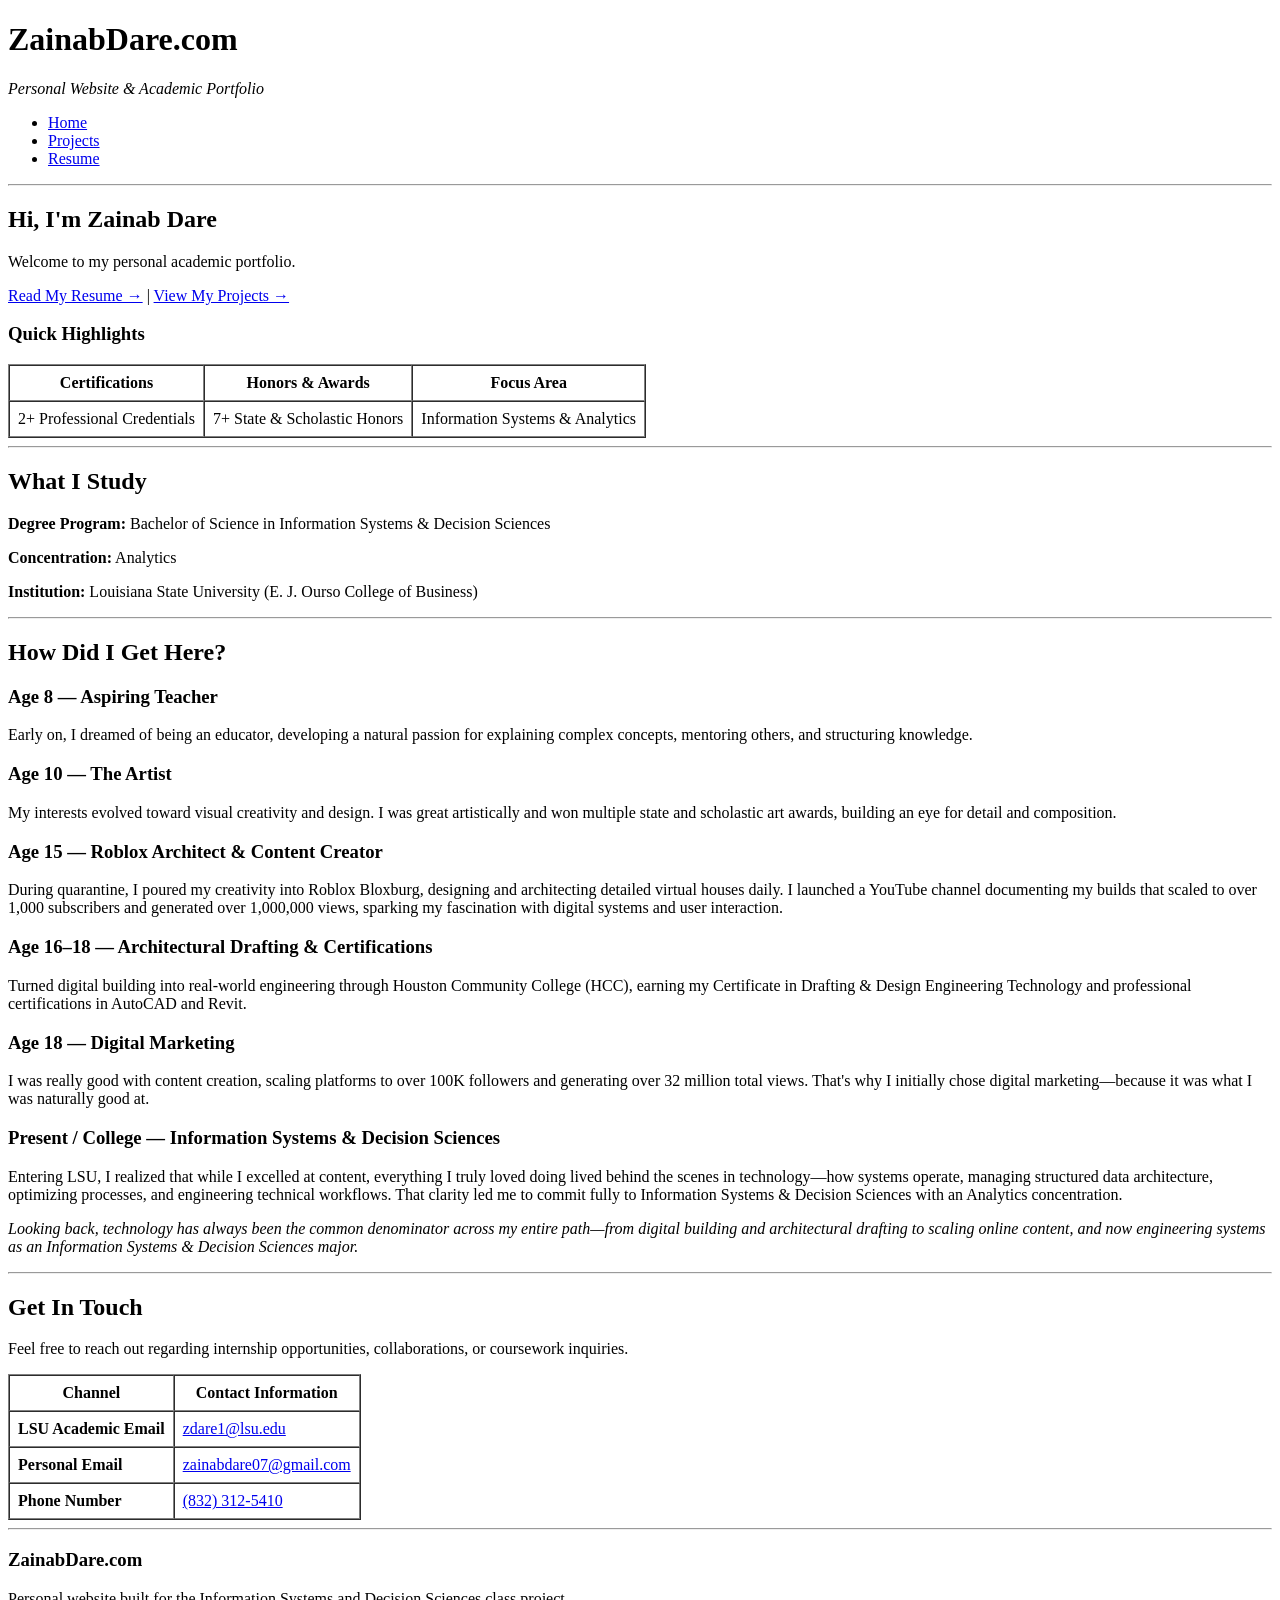
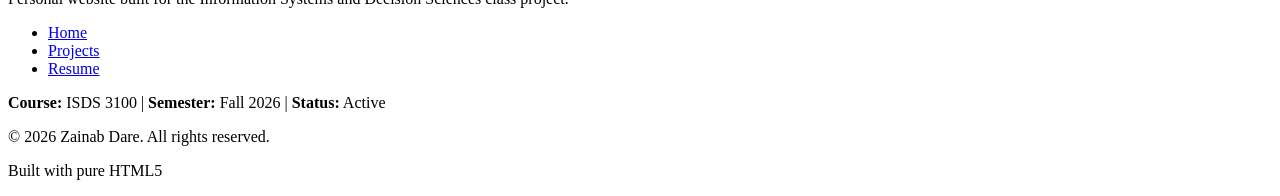
==== index.html @ 7325f116 "Initial website" ====
<!DOCTYPE html>
<html lang="en">

<head>
  <meta charset="UTF-8">
  <meta name="viewport" content="width=device-width, initial-scale=1.0">
  <meta name="description"
    content="Personal portfolio and academic website of Zainab, an Information Systems student showcasing coursework, projects, and skills.">
  <title>Zainab | Personal Website &amp; Academic Portfolio</title>
</head>

<body>
  <!-- Site Header & Navigation -->
  <header>
    <h1>ZainabDare.com</h1>
    <p><em>Personal Website &amp; Academic Portfolio</em></p>
    <nav aria-label="Primary Navigation">
      <ul>
        <li><a href="index.html">Home</a></li>
        <li><a href="project.html">Projects</a></li>
        <li><a href="resume.html">Resume</a></li>
      </ul>
    </nav>
  </header>

  <hr>

  <!-- Main Content Container -->
  <main>

    <!-- Introduction Section -->
    <section aria-labelledby="intro-heading">
      <h2 id="intro-heading">Hi, I'm Zainab Dare</h2>
      <p>Welcome to my personal academic portfolio.</p>
      <p>
        <a href="resume.html">Read My Resume &rarr;</a> |
        <a href="project.html">View My Projects &rarr;</a>
      </p>

      <h3>Quick Highlights</h3>
      <table border="1" cellpadding="8" cellspacing="0">
        <thead>
          <tr>
            <th>Certifications</th>
            <th>Honors &amp; Awards</th>
            <th>Focus Area</th>
          </tr>
        </thead>
        <tbody>
          <tr>
            <td>2+ Professional Credentials</td>
            <td>7+ State &amp; Scholastic Honors</td>
            <td>Information Systems &amp; Analytics</td>
          </tr>
        </tbody>
      </table>
    </section>

    <hr>

    <!-- Field of Study Section -->
    <section aria-labelledby="study-heading">
      <h2 id="study-heading">What I Study</h2>
      <p>
        <strong>Degree Program:</strong> Bachelor of Science in Information Systems &amp; Decision Sciences
      </p>
      <p>
        <strong>Concentration:</strong> Analytics
      </p>
      <p>
        <strong>Institution:</strong> Louisiana State University (E. J. Ourso College of Business)
      </p>
    </section>

    <hr>

    <!-- Personal Journey Timeline Section -->
    <section aria-labelledby="journey-heading">
      <h2 id="journey-heading">How Did I Get Here?</h2>

      <h3>Age 8 — Aspiring Teacher</h3>
      <p>
        Early on, I dreamed of being an educator, developing a natural passion for explaining complex concepts,
        mentoring others, and structuring knowledge.
      </p>

      <h3>Age 10 — The Artist</h3>
      <p>
        My interests evolved toward visual creativity and design. I was great artistically and won multiple
        state and scholastic art awards, building an eye for detail and composition.
      </p>

      <h3>Age 15 — Roblox Architect &amp; Content Creator</h3>
      <p>
        During quarantine, I poured my creativity into Roblox Bloxburg, designing and architecting detailed
        virtual houses daily. I launched a YouTube channel documenting my builds that scaled to over 1,000
        subscribers and generated over 1,000,000 views, sparking my fascination with digital systems and user
        interaction.
      </p>

      <h3>Age 16–18 — Architectural Drafting &amp; Certifications</h3>
      <p>
        Turned digital building into real-world engineering through Houston Community College (HCC), earning
        my Certificate in Drafting &amp; Design Engineering Technology and professional certifications in
        AutoCAD and Revit.
      </p>

      <h3>Age 18 — Digital Marketing</h3>
      <p>
        I was really good with content creation, scaling platforms to over 100K followers and generating over
        32 million total views. That's why I initially chose digital marketing—because it was what I was
        naturally good at.
      </p>

      <h3>Present / College — Information Systems &amp; Decision Sciences</h3>
      <p>
        Entering LSU, I realized that while I excelled at content, everything I truly loved doing lived behind
        the scenes in technology—how systems operate, managing structured data architecture, optimizing
        processes, and engineering technical workflows. That clarity led me to commit fully to Information
        Systems &amp; Decision Sciences with an Analytics concentration.
      </p>

      <p>
        <em>
          Looking back, technology has always been the common denominator across my entire path—from digital
          building and architectural drafting to scaling online content, and now engineering systems as an
          Information Systems &amp; Decision Sciences major.
        </em>
      </p>
    </section>

    <hr>

    <!-- Contact Details Section -->
    <section aria-labelledby="contact-heading">
      <h2 id="contact-heading">Get In Touch</h2>
      <p>Feel free to reach out regarding internship opportunities, collaborations, or coursework inquiries.</p>

      <table border="1" cellpadding="8" cellspacing="0">
        <thead>
          <tr>
            <th>Channel</th>
            <th>Contact Information</th>
          </tr>
        </thead>
        <tbody>
          <tr>
            <td><strong>LSU Academic Email</strong></td>
            <td><a href="mailto:zdare1@lsu.edu">zdare1@lsu.edu</a></td>
          </tr>
          <tr>
            <td><strong>Personal Email</strong></td>
            <td><a href="mailto:zainabdare07@gmail.com">zainabdare07@gmail.com</a></td>
          </tr>
          <tr>
            <td><strong>Phone Number</strong></td>
            <td><a href="tel:8323125410">(832) 312-5410</a></td>
          </tr>
        </tbody>
      </table>
    </section>

  </main>

  <hr>

  <!-- Site Footer -->
  <footer>
    <h3>ZainabDare.com</h3>
    <p>Personal website built for the Information Systems and Decision Sciences class project.</p>

    <nav aria-label="Footer Navigation">
      <ul>
        <li><a href="index.html">Home</a></li>
        <li><a href="project.html">Projects</a></li>
        <li><a href="resume.html">Resume</a></li>
      </ul>
    </nav>

    <p>
      <strong>Course:</strong> ISDS 3100 |
      <strong>Semester:</strong> Fall 2026 |
      <strong>Status:</strong> Active
    </p>
    <p>&copy; 2026 Zainab Dare. All rights reserved.</p>
    <p>Built with pure HTML5</p>
  </footer>
</body>

</html>
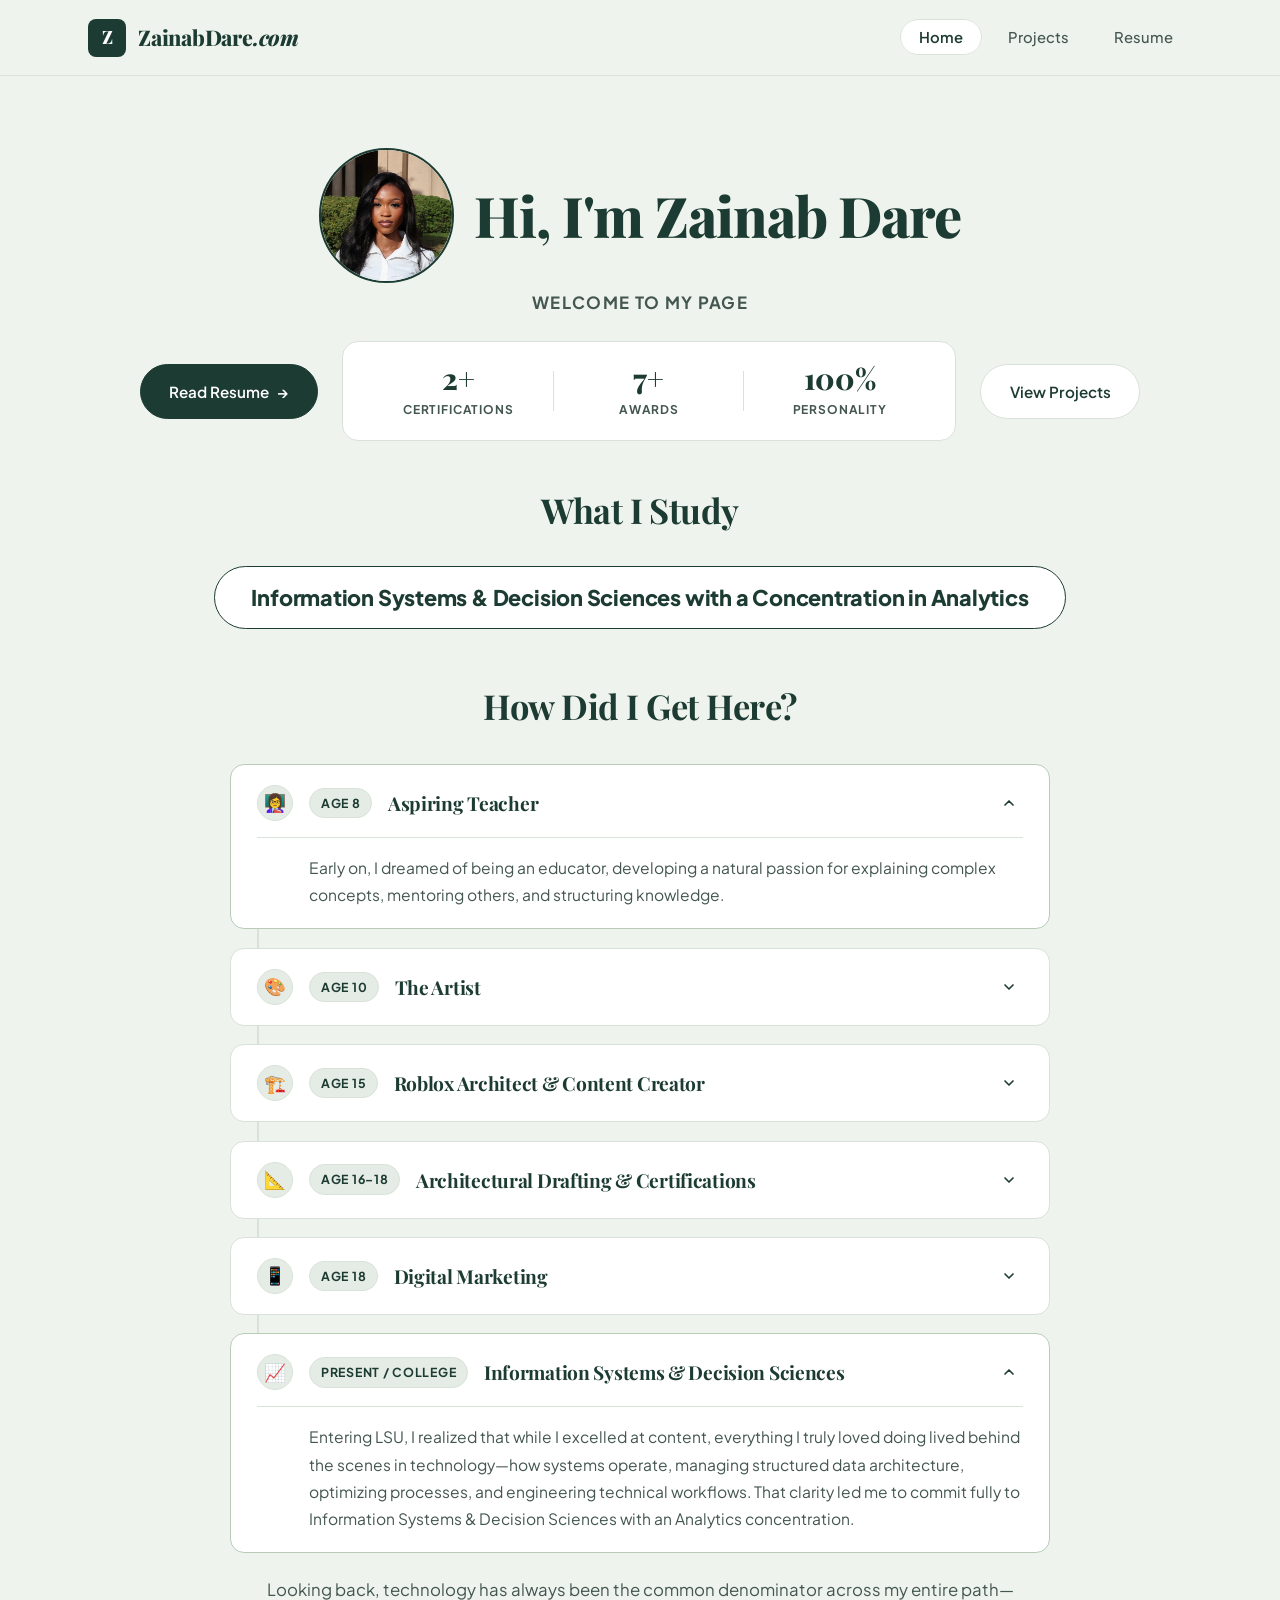
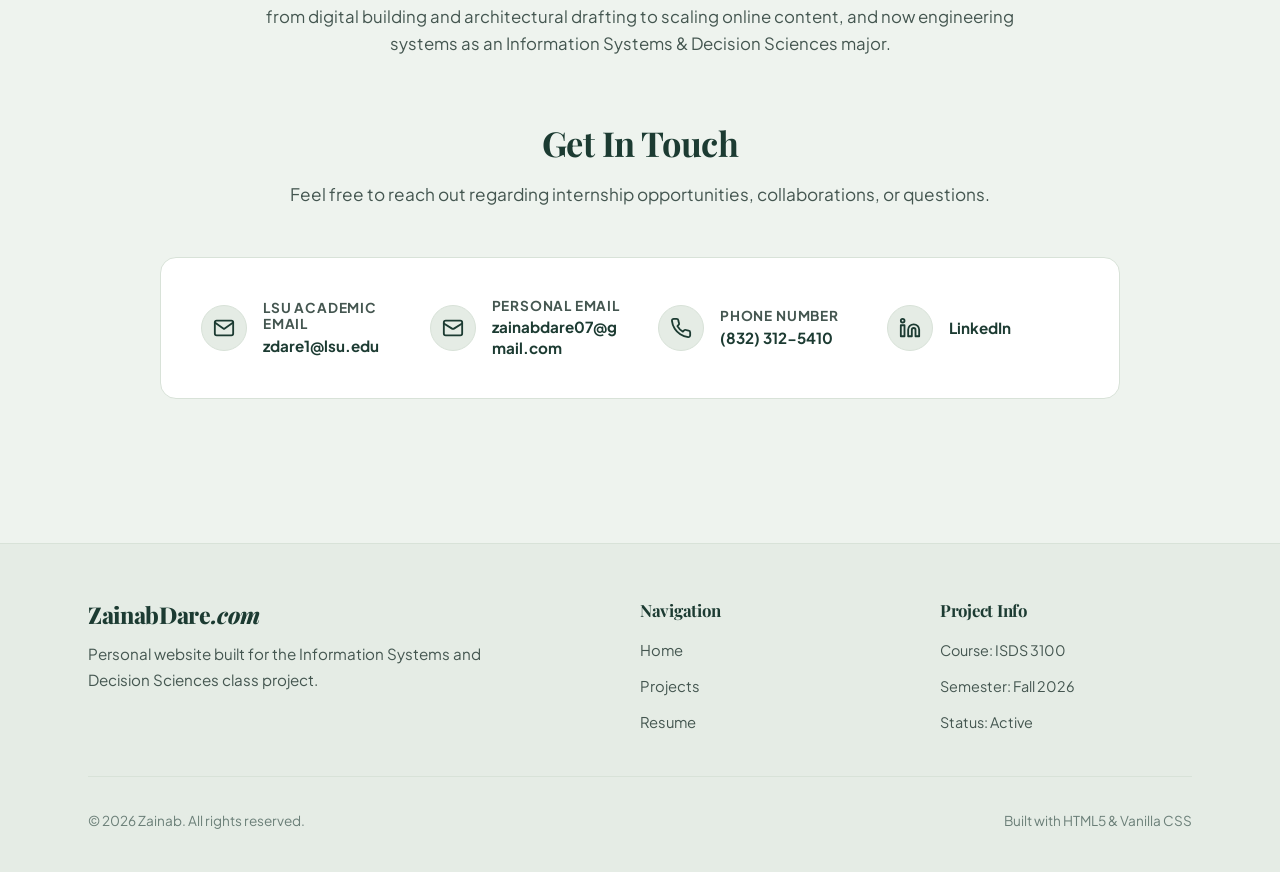
==== commit 49690ac1: "Add circular headshot and LinkedIn contact link" ====
--- a/index.html
+++ b/index.html
@@ -6,184 +6,377 @@
   <meta name="viewport" content="width=device-width, initial-scale=1.0">
   <meta name="description"
     content="Personal portfolio and academic website of Zainab, an Information Systems student showcasing coursework, projects, and skills.">
-  <title>Zainab | Personal Website &amp; Academic Portfolio</title>
+  <title>Zainab | Personal Website & Academic Portfolio</title>
+
+  <!-- Google Fonts Preconnect & Stylesheet -->
+  <link rel="preconnect" href="https://fonts.googleapis.com">
+  <link rel="preconnect" href="https://fonts.gstatic.com" crossorigin>
+  <link
+    href="https://fonts.googleapis.com/css2?family=Playfair+Display:ital,wght@0,600;0,700;0,800;0,900;1,600;1,700&family=Plus+Jakarta+Sans:wght@300;400;500;600;700&display=swap"
+    rel="stylesheet">
+
+  <!-- Stylesheet -->
+  <link rel="stylesheet" href="styles.css">
 </head>
 
 <body>
-  <!-- Site Header & Navigation -->
-  <header>
-    <h1>ZainabDare.com</h1>
-    <p><em>Personal Website &amp; Academic Portfolio</em></p>
-    <nav aria-label="Primary Navigation">
-      <ul>
-        <li><a href="index.html">Home</a></li>
-        <li><a href="project.html">Projects</a></li>
-        <li><a href="resume.html">Resume</a></li>
-      </ul>
-    </nav>
+  <!-- Accessibility Skip Link -->
+  <a href="#main-content" class="skip-link">Skip to main content</a>
+
+  <!-- Navigation Header -->
+  <header class="site-header">
+    <div class="container header-container">
+      <a href="index.html" class="brand-logo" id="nav-brand" aria-label="Zainab's Portfolio Homepage">
+        <span class="brand-avatar" aria-hidden="true">Z</span>
+        <span>ZainabDare<span class="gradient-text">.com</span></span>
+      </a>
+
+      <nav class="main-nav" aria-label="Primary Navigation">
+        <ul class="nav-links">
+          <li><a href="index.html" class="active" aria-current="page" id="nav-home">Home</a></li>
+          <li><a href="project.html" id="nav-projects">Projects</a></li>
+          <li><a href="resume.html" id="nav-resume">Resume</a></li>
+        </ul>
+      </nav>
+    </div>
   </header>
 
-  <hr>
-
   <!-- Main Content Container -->
-  <main>
-
-    <!-- Introduction Section -->
-    <section aria-labelledby="intro-heading">
-      <h2 id="intro-heading">Hi, I'm Zainab Dare</h2>
-      <p>Welcome to my personal academic portfolio.</p>
-      <p>
-        <a href="resume.html">Read My Resume &rarr;</a> |
-        <a href="project.html">View My Projects &rarr;</a>
-      </p>
-
-      <h3>Quick Highlights</h3>
-      <table border="1" cellpadding="8" cellspacing="0">
-        <thead>
-          <tr>
-            <th>Certifications</th>
-            <th>Honors &amp; Awards</th>
-            <th>Focus Area</th>
-          </tr>
-        </thead>
-        <tbody>
-          <tr>
-            <td>2+ Professional Credentials</td>
-            <td>7+ State &amp; Scholastic Honors</td>
-            <td>Information Systems &amp; Analytics</td>
-          </tr>
-        </tbody>
-      </table>
-    </section>
-
-    <hr>
-
-    <!-- Field of Study Section -->
-    <section aria-labelledby="study-heading">
-      <h2 id="study-heading">What I Study</h2>
-      <p>
-        <strong>Degree Program:</strong> Bachelor of Science in Information Systems &amp; Decision Sciences
-      </p>
-      <p>
-        <strong>Concentration:</strong> Analytics
-      </p>
-      <p>
-        <strong>Institution:</strong> Louisiana State University (E. J. Ourso College of Business)
-      </p>
-    </section>
-
-    <hr>
-
-    <!-- Personal Journey Timeline Section -->
-    <section aria-labelledby="journey-heading">
-      <h2 id="journey-heading">How Did I Get Here?</h2>
-
-      <h3>Age 8 — Aspiring Teacher</h3>
-      <p>
-        Early on, I dreamed of being an educator, developing a natural passion for explaining complex concepts,
-        mentoring others, and structuring knowledge.
-      </p>
-
-      <h3>Age 10 — The Artist</h3>
-      <p>
-        My interests evolved toward visual creativity and design. I was great artistically and won multiple
-        state and scholastic art awards, building an eye for detail and composition.
-      </p>
-
-      <h3>Age 15 — Roblox Architect &amp; Content Creator</h3>
-      <p>
-        During quarantine, I poured my creativity into Roblox Bloxburg, designing and architecting detailed
-        virtual houses daily. I launched a YouTube channel documenting my builds that scaled to over 1,000
-        subscribers and generated over 1,000,000 views, sparking my fascination with digital systems and user
-        interaction.
-      </p>
-
-      <h3>Age 16–18 — Architectural Drafting &amp; Certifications</h3>
-      <p>
-        Turned digital building into real-world engineering through Houston Community College (HCC), earning
-        my Certificate in Drafting &amp; Design Engineering Technology and professional certifications in
-        AutoCAD and Revit.
-      </p>
-
-      <h3>Age 18 — Digital Marketing</h3>
-      <p>
-        I was really good with content creation, scaling platforms to over 100K followers and generating over
-        32 million total views. That's why I initially chose digital marketing—because it was what I was
-        naturally good at.
-      </p>
-
-      <h3>Present / College — Information Systems &amp; Decision Sciences</h3>
-      <p>
-        Entering LSU, I realized that while I excelled at content, everything I truly loved doing lived behind
-        the scenes in technology—how systems operate, managing structured data architecture, optimizing
-        processes, and engineering technical workflows. That clarity led me to commit fully to Information
-        Systems &amp; Decision Sciences with an Analytics concentration.
-      </p>
-
-      <p>
-        <em>
-          Looking back, technology has always been the common denominator across my entire path—from digital
-          building and architectural drafting to scaling online content, and now engineering systems as an
-          Information Systems &amp; Decision Sciences major.
-        </em>
-      </p>
-    </section>
-
-    <hr>
-
-    <!-- Contact Details Section -->
-    <section aria-labelledby="contact-heading">
-      <h2 id="contact-heading">Get In Touch</h2>
-      <p>Feel free to reach out regarding internship opportunities, collaborations, or coursework inquiries.</p>
-
-      <table border="1" cellpadding="8" cellspacing="0">
-        <thead>
-          <tr>
-            <th>Channel</th>
-            <th>Contact Information</th>
-          </tr>
-        </thead>
-        <tbody>
-          <tr>
-            <td><strong>LSU Academic Email</strong></td>
-            <td><a href="mailto:zdare1@lsu.edu">zdare1@lsu.edu</a></td>
-          </tr>
-          <tr>
-            <td><strong>Personal Email</strong></td>
-            <td><a href="mailto:zainabdare07@gmail.com">zainabdare07@gmail.com</a></td>
-          </tr>
-          <tr>
-            <td><strong>Phone Number</strong></td>
-            <td><a href="tel:8323125410">(832) 312-5410</a></td>
-          </tr>
-        </tbody>
-      </table>
-    </section>
-
+  <main id="main-content">
+    <div class="container">
+
+      <!-- Hero Section (Single Column Layout) -->
+      <section class="hero-section" aria-labelledby="hero-title">
+        <div class="hero-content">
+          <div class="hero-greeting-container">
+            <img src="headshot.jpg" alt="Zainab Dare" class="hero-headshot">
+            <h1 id="hero-title" class="hero-title">
+              Hi, I'm Zainab Dare
+            </h1>
+          </div>
+          <p class="hero-welcome-sub">Welcome to my page</p>
+
+          <!-- Flanked Stats & Action Buttons Row -->
+          <div class="hero-flanked-stats-row">
+            <a href="resume.html" class="btn btn-primary btn-pill hero-flank-btn" id="btn-hero-resume">
+              <span>Read Resume</span>
+              <span aria-hidden="true">→</span>
+            </a>
+
+            <!-- Center Quick Stats Card -->
+            <div class="profile-card hero-stats-card">
+              <!-- Stats Row -->
+              <div class="profile-stats">
+                <div class="profile-stat-item">
+                  <div class="stat-number">2+</div>
+                  <div class="stat-label">CERTIFICATIONS</div>
+                </div>
+                <div class="profile-stat-item">
+                  <div class="stat-number">7+</div>
+                  <div class="stat-label">AWARDS</div>
+                </div>
+                <div class="profile-stat-item">
+                  <div class="stat-number">100%</div>
+                  <div class="stat-label">PERSONALITY</div>
+                </div>
+              </div>
+            </div>
+
+            <a href="project.html" class="btn btn-secondary btn-pill hero-flank-btn" id="btn-hero-projects">
+              <span>View Projects</span>
+            </a>
+          </div>
+        </div>
+      </section>
+
+      <!-- What I Study & Journey Flowchart Section -->
+      <section id="journey" class="section-spacing" aria-labelledby="study-title">
+        <div class="section-header study-header">
+          <h2 id="study-title">What I Study</h2>
+          <div class="study-highlight-card">
+            Information Systems &amp; Decision Sciences with a Concentration in Analytics
+          </div>
+        </div>
+
+        <!-- How Did I Get Here? Timeline Heading -->
+        <div class="section-header timeline-header">
+          <h2 id="timeline-title">How Did I Get Here?</h2>
+        </div>
+
+        <div class="journey-timeline-wrapper">
+          <div class="journey-timeline" aria-label="Interactive Journey Milestones">
+
+            <!-- Milestone 1: Age 8 -->
+            <details class="journey-card" id="journey-milestone-1" open>
+              <summary class="journey-header">
+                <div class="journey-header-left">
+                  <span class="journey-icon" aria-hidden="true">👩‍🏫</span>
+                  <span class="journey-step-badge">Age 8</span>
+                  <h3 class="journey-title">Aspiring Teacher</h3>
+                </div>
+                <div class="journey-chevron" aria-hidden="true">
+                  <svg width="16" height="16" viewBox="0 0 24 24" fill="none" stroke="currentColor" stroke-width="2.5"
+                    stroke-linecap="round" stroke-linejoin="round">
+                    <polyline points="6 9 12 15 18 9"></polyline>
+                  </svg>
+                </div>
+              </summary>
+              <div class="journey-body">
+                <p>
+                  Early on, I dreamed of being an educator, developing a natural passion for explaining complex
+                  concepts, mentoring others, and structuring knowledge.
+                </p>
+              </div>
+            </details>
+
+            <!-- Milestone 2: Age 10 -->
+            <details class="journey-card" id="journey-milestone-2">
+              <summary class="journey-header">
+                <div class="journey-header-left">
+                  <span class="journey-icon" aria-hidden="true">🎨</span>
+                  <span class="journey-step-badge">Age 10</span>
+                  <h3 class="journey-title">The Artist</h3>
+                </div>
+                <div class="journey-chevron" aria-hidden="true">
+                  <svg width="16" height="16" viewBox="0 0 24 24" fill="none" stroke="currentColor" stroke-width="2.5"
+                    stroke-linecap="round" stroke-linejoin="round">
+                    <polyline points="6 9 12 15 18 9"></polyline>
+                  </svg>
+                </div>
+              </summary>
+              <div class="journey-body">
+                <p>
+                  My interests evolved toward visual creativity and design. I was great artistically and won multiple
+                  state and scholastic art awards, building an eye for detail and composition.
+                </p>
+              </div>
+            </details>
+
+            <!-- Milestone 3: Age 15 -->
+            <details class="journey-card" id="journey-milestone-3">
+              <summary class="journey-header">
+                <div class="journey-header-left">
+                  <span class="journey-icon" aria-hidden="true">🏗️</span>
+                  <span class="journey-step-badge">Age 15</span>
+                  <h3 class="journey-title">Roblox Architect &amp; Content Creator</h3>
+                </div>
+                <div class="journey-chevron" aria-hidden="true">
+                  <svg width="16" height="16" viewBox="0 0 24 24" fill="none" stroke="currentColor" stroke-width="2.5"
+                    stroke-linecap="round" stroke-linejoin="round">
+                    <polyline points="6 9 12 15 18 9"></polyline>
+                  </svg>
+                </div>
+              </summary>
+              <div class="journey-body">
+                <p>
+                  During quarantine, I poured my creativity into Roblox Bloxburg, designing and architecting detailed
+                  virtual houses daily. I launched a YouTube channel documenting my builds that scaled to over 1,000
+                  subscribers and generated over 1,000,000 views, sparking my fascination with digital systems and user
+                  interaction.
+                </p>
+              </div>
+            </details>
+
+            <!-- Milestone 4: Age 16–18 -->
+            <details class="journey-card" id="journey-milestone-4">
+              <summary class="journey-header">
+                <div class="journey-header-left">
+                  <span class="journey-icon" aria-hidden="true">📐</span>
+                  <span class="journey-step-badge">Age 16–18</span>
+                  <h3 class="journey-title">Architectural Drafting &amp; Certifications</h3>
+                </div>
+                <div class="journey-chevron" aria-hidden="true">
+                  <svg width="16" height="16" viewBox="0 0 24 24" fill="none" stroke="currentColor" stroke-width="2.5"
+                    stroke-linecap="round" stroke-linejoin="round">
+                    <polyline points="6 9 12 15 18 9"></polyline>
+                  </svg>
+                </div>
+              </summary>
+              <div class="journey-body">
+                <p>
+                  Turned digital building into real-world engineering through Houston Community College (HCC), earning
+                  my Certificate in Drafting &amp; Design Engineering Technology and professional certifications in
+                  AutoCAD and Revit.
+                </p>
+              </div>
+            </details>
+
+            <!-- Milestone 5: Age 18 -->
+            <details class="journey-card" id="journey-milestone-5">
+              <summary class="journey-header">
+                <div class="journey-header-left">
+                  <span class="journey-icon" aria-hidden="true">📱</span>
+                  <span class="journey-step-badge">Age 18</span>
+                  <h3 class="journey-title">Digital Marketing</h3>
+                </div>
+                <div class="journey-chevron" aria-hidden="true">
+                  <svg width="16" height="16" viewBox="0 0 24 24" fill="none" stroke="currentColor" stroke-width="2.5"
+                    stroke-linecap="round" stroke-linejoin="round">
+                    <polyline points="6 9 12 15 18 9"></polyline>
+                  </svg>
+                </div>
+              </summary>
+              <div class="journey-body">
+                <p>
+                  I was really good with content creation, scaling platforms to over 100K followers and generating over
+                  32 million total views. That's why I initially chose digital marketing—because it was what I was
+                  naturally good at.
+                </p>
+              </div>
+            </details>
+
+            <!-- Milestone 6: Present / College -->
+            <details class="journey-card" id="journey-milestone-6" open>
+              <summary class="journey-header">
+                <div class="journey-header-left">
+                  <span class="journey-icon" aria-hidden="true">📈</span>
+                  <span class="journey-step-badge">Present / College</span>
+                  <h3 class="journey-title">Information Systems &amp; Decision Sciences</h3>
+                </div>
+                <div class="journey-chevron" aria-hidden="true">
+                  <svg width="16" height="16" viewBox="0 0 24 24" fill="none" stroke="currentColor" stroke-width="2.5"
+                    stroke-linecap="round" stroke-linejoin="round">
+                    <polyline points="6 9 12 15 18 9"></polyline>
+                  </svg>
+                </div>
+              </summary>
+              <div class="journey-body">
+                <p>
+                  Entering LSU, I realized that while I excelled at content, everything I truly loved doing lived behind
+                  the scenes in technology—how systems operate, managing structured data architecture, optimizing
+                  processes, and engineering technical workflows. That clarity led me to commit fully to Information
+                  Systems &amp; Decision Sciences with an Analytics concentration.
+                </p>
+              </div>
+            </details>
+
+          </div>
+
+          <!-- Journey Closing Takeaway -->
+          <p class="journey-takeaway">
+            Looking back, technology has always been the common denominator across my entire path—from digital
+            building and architectural drafting to scaling online content, and now engineering systems as an
+            Information Systems &amp; Decision Sciences major.
+          </p>
+        </div>
+      </section>
+
+      <!-- Contact Me Section -->
+      <section id="contact" class="contact-section section-spacing" aria-labelledby="contact-title">
+        <div class="section-header">
+          <h2 id="contact-title">Get In Touch</h2>
+          <p class="section-subtitle">
+            Feel free to reach out regarding internship opportunities, collaborations, or questions.
+          </p>
+        </div>
+
+        <div class="contact-card">
+          <div class="contact-grid">
+
+            <!-- School Email -->
+            <div class="contact-item">
+              <div class="contact-icon" aria-hidden="true">
+                <svg width="22" height="22" viewBox="0 0 24 24" fill="none" stroke="currentColor" stroke-width="2"
+                  stroke-linecap="round" stroke-linejoin="round">
+                  <path d="M4 4h16c1.1 0 2 .9 2 2v12c0 1.1-.9 2-2 2H4c-1.1 0-2-.9-2-2V6c0-1.1.9-2 2-2z"></path>
+                  <polyline points="22,6 12,13 2,6"></polyline>
+                </svg>
+              </div>
+              <div class="contact-details">
+                <span class="contact-label">LSU Academic Email</span>
+                <a href="mailto:zdare1@lsu.edu" class="contact-link">zdare1@lsu.edu</a>
+              </div>
+            </div>
+
+            <!-- Personal Email -->
+            <div class="contact-item">
+              <div class="contact-icon" aria-hidden="true">
+                <svg width="22" height="22" viewBox="0 0 24 24" fill="none" stroke="currentColor" stroke-width="2"
+                  stroke-linecap="round" stroke-linejoin="round">
+                  <rect x="2" y="4" width="20" height="16" rx="2"></rect>
+                  <path d="m22 7-8.97 5.7a1.94 1.94 0 0 1-2.06 0L2 7"></path>
+                </svg>
+              </div>
+              <div class="contact-details">
+                <span class="contact-label">Personal Email</span>
+                <a href="mailto:zainabdare07@gmail.com" class="contact-link">zainabdare07@gmail.com</a>
+              </div>
+            </div>
+
+            <!-- Phone -->
+            <div class="contact-item">
+              <div class="contact-icon" aria-hidden="true">
+                <svg width="22" height="22" viewBox="0 0 24 24" fill="none" stroke="currentColor" stroke-width="2"
+                  stroke-linecap="round" stroke-linejoin="round">
+                  <path
+                    d="M22 16.92v3a2 2 0 0 1-2.18 2 19.79 19.79 0 0 1-8.63-3.07 19.5 19.5 0 0 1-6-6 19.79 19.79 0 0 1-3.07-8.67A2 2 0 0 1 4.11 2h3a2 2 0 0 1 2 1.72 12.84 12.84 0 0 0 .7 2.81 2 2 0 0 1-.45 2.11L8.09 9.91a16 16 0 0 0 6 6l1.27-1.27a2 2 0 0 1 2.11-.45 12.84 12.84 0 0 0 2.81.7A2 2 0 0 1 22 16.92z">
+                  </path>
+                </svg>
+              </div>
+              <div class="contact-details">
+                <span class="contact-label">Phone Number</span>
+                <a href="tel:8323125410" class="contact-link">(832) 312-5410</a>
+              </div>
+            </div>
+
+            <!-- LinkedIn -->
+            <div class="contact-item">
+              <div class="contact-icon" aria-hidden="true">
+                <svg width="22" height="22" viewBox="0 0 24 24" fill="none" stroke="currentColor" stroke-width="2"
+                  stroke-linecap="round" stroke-linejoin="round">
+                  <path d="M16 8a6 6 0 0 1 6 6v7h-4v-7a2 2 0 0 0-2-2 2 2 0 0 0-2 2v7h-4v-7a6 6 0 0 1 6-6z"></path>
+                  <rect x="2" y="9" width="4" height="12"></rect>
+                  <circle cx="4" cy="4" r="2"></circle>
+                </svg>
+              </div>
+              <div class="contact-details">
+                <a href="https://www.linkedin.com/in/zainab-dare-b6b320384" target="_blank" rel="noopener noreferrer"
+                  class="contact-link">LinkedIn</a>
+              </div>
+            </div>
+
+          </div>
+        </div>
+      </section>
+
+    </div>
   </main>
 
-  <hr>
-
   <!-- Site Footer -->
-  <footer>
-    <h3>ZainabDare.com</h3>
-    <p>Personal website built for the Information Systems and Decision Sciences class project.</p>
-
-    <nav aria-label="Footer Navigation">
-      <ul>
-        <li><a href="index.html">Home</a></li>
-        <li><a href="project.html">Projects</a></li>
-        <li><a href="resume.html">Resume</a></li>
-      </ul>
-    </nav>
-
-    <p>
-      <strong>Course:</strong> ISDS 3100 |
-      <strong>Semester:</strong> Fall 2026 |
-      <strong>Status:</strong> Active
-    </p>
-    <p>&copy; 2026 Zainab Dare. All rights reserved.</p>
-    <p>Built with pure HTML5</p>
+  <footer class="site-footer">
+    <div class="container">
+      <div class="footer-content">
+        <div class="footer-brand">
+          <h4>ZainabDare<span class="gradient-text">.com</span></h4>
+          <p>
+            Personal website built for the Information Systems and Decision Sciences class project.
+          </p>
+        </div>
+
+        <div class="footer-links">
+          <h5>Navigation</h5>
+          <ul>
+            <li><a href="index.html">Home</a></li>
+            <li><a href="project.html">Projects</a></li>
+            <li><a href="resume.html">Resume</a></li>
+          </ul>
+        </div>
+
+        <div class="footer-links">
+          <h5>Project Info</h5>
+          <ul>
+            <li><span style="color: var(--text-secondary); font-size: 0.9rem;">Course: ISDS 3100</span></li>
+            <li><span style="color: var(--text-secondary); font-size: 0.9rem;">Semester: Fall 2026</span></li>
+            <li><span style="color: var(--text-secondary); font-size: 0.9rem;">Status: Active</span></li>
+          </ul>
+        </div>
+      </div>
+
+      <div class="footer-bottom">
+        <p>&copy; 2026 Zainab. All rights reserved.</p>
+        <p>Built with HTML5 &amp; Vanilla CSS</p>
+      </div>
+    </div>
   </footer>
 </body>
 
--- a/styles.css
+++ b/styles.css
@@ -0,0 +1,1610 @@
+/* ==========================================================================
+   Design System & Tokens
+   Flat Modern Editorial Aesthetic
+   Palette: Soft Mint/Sage, Deep Forest Green, Slate-Forest, Crisp White
+   ========================================================================== */
+
+@import url('https://fonts.googleapis.com/css2?family=Playfair+Display:ital,wght@0,600;0,700;0,800;0,900;1,600;1,700&family=Plus+Jakarta+Sans:wght@300;400;500;600;700&family=JetBrains+Mono:wght@400;500&display=swap');
+
+:root {
+  /* Color Palette - Flat Modern Editorial */
+  --bg-primary: #eef3ee;          /* Soft muted pale mint/sage canvas */
+  --bg-secondary: #e5ece5;        /* Soft sage tint for containers & footers */
+  --bg-surface: #ffffff;          /* Crisp flat white for cards */
+  --bg-surface-card: #ffffff;
+  --bg-surface-hover: #f7faf7;
+
+  --border-subtle: #d8e2d8;       /* Thin, flat minimal border */
+  --border-highlight: #b8ccb8;    /* Slightly darker sage border for active states */
+
+  --text-primary: #1c3b32;        /* Deep forest/hunter green */
+  --text-secondary: #445650;      /* Muted slate-forest with relaxed tone */
+  --text-muted: #6b7f78;          /* Light slate-forest */
+  --text-highlight: #1c3b32;
+
+  --accent-primary: #1c3b32;      /* Solid deep forest green */
+  --accent-primary-hover: #2a5247;/* Lighter forest green on hover */
+  --accent-secondary: #2f594d;
+  --accent-soft: #dce7dc;
+  
+  /* Shadows & Glows - Fully Flattened */
+  --shadow-none: none;
+  --shadow-sm: none;
+  --shadow-md: none;
+  --shadow-lg: none;
+  --shadow-glow: none;
+
+  /* Typography */
+  --font-heading: 'Playfair Display', Georgia, serif;
+  --font-body: 'Plus Jakarta Sans', -apple-system, BlinkMacSystemFont, sans-serif;
+  --font-mono: 'JetBrains Mono', monospace;
+
+  /* Spacing & Sizing */
+  --container-max-width: 1160px;
+  --header-height: 76px;
+  --radius-sm: 8px;
+  --radius-md: 14px;
+  --radius-lg: 18px;             /* Smooth rounded corners */
+  --radius-full: 9999px;
+
+  /* Transitions */
+  --transition-fast: 0.18s cubic-bezier(0.4, 0, 0.2, 1);
+  --transition-normal: 0.25s cubic-bezier(0.4, 0, 0.2, 1);
+}
+
+/* ==========================================================================
+   CSS Reset & Base Rules
+   ========================================================================== */
+
+*, *::before, *::after {
+  box-sizing: border-box;
+  margin: 0;
+  padding: 0;
+}
+
+html {
+  scroll-behavior: smooth;
+  color-scheme: light;
+}
+
+body {
+  font-family: var(--font-body);
+  background-color: var(--bg-primary);
+  color: var(--text-primary);
+  line-height: 1.65;
+  font-size: 1rem;
+  min-height: 100vh;
+  display: flex;
+  flex-direction: column;
+  overflow-x: hidden;
+  -webkit-font-smoothing: antialiased;
+}
+
+img {
+  max-width: 100%;
+  height: auto;
+  display: block;
+}
+
+a {
+  color: inherit;
+  text-decoration: none;
+  transition: color var(--transition-fast), background-color var(--transition-fast), border-color var(--transition-fast);
+}
+
+ul {
+  list-style: none;
+}
+
+/* Accessibility Focus States */
+:focus-visible {
+  outline: 2px solid var(--text-primary);
+  outline-offset: 3px;
+}
+
+.skip-link {
+  position: absolute;
+  top: -100px;
+  left: 20px;
+  background: var(--text-primary);
+  color: #ffffff;
+  padding: 8px 18px;
+  border-radius: var(--radius-sm);
+  z-index: 1000;
+  font-weight: 600;
+  transition: top var(--transition-fast);
+}
+
+.skip-link:focus {
+  top: 20px;
+}
+
+/* ==========================================================================
+   Layout Containers & Spacing
+   ========================================================================== */
+
+.container {
+  width: 100%;
+  max-width: var(--container-max-width);
+  margin: 0 auto;
+  padding: 0 1.75rem;
+}
+
+main {
+  flex: 1;
+  padding-top: calc(var(--header-height) + 2rem);
+  padding-bottom: 4.5rem;
+}
+
+.section-spacing {
+  margin-bottom: 4rem;
+}
+
+.grid-2 {
+  display: grid;
+  grid-template-columns: repeat(2, 1fr);
+  gap: 2rem;
+}
+
+/* ==========================================================================
+   Typography
+   ========================================================================== */
+
+h1, h2, h3, h4, h5, h6 {
+  font-family: var(--font-heading);
+  color: var(--text-primary);
+  line-height: 1.25;
+  font-weight: 700;
+  letter-spacing: -0.015em;
+}
+
+h1 {
+  font-size: 2.85rem;
+  font-weight: 800;
+  margin-bottom: 1rem;
+}
+
+h2 {
+  font-size: 2.15rem;
+  font-weight: 700;
+  margin-bottom: 0.85rem;
+}
+
+h3 {
+  font-size: 1.45rem;
+  font-weight: 700;
+  margin-bottom: 0.5rem;
+}
+
+h4 {
+  font-size: 1.15rem;
+  font-weight: 700;
+  margin-bottom: 0.35rem;
+}
+
+p {
+  color: var(--text-secondary);
+  font-size: 1rem;
+  line-height: 1.7;
+}
+
+/* Editorial accent replaces gradients */
+.gradient-text {
+  font-family: var(--font-heading);
+  font-style: italic;
+  color: var(--text-primary);
+}
+
+.section-header {
+  text-align: center;
+  max-width: 820px;
+  margin: 0 auto 3rem;
+}
+
+.study-header {
+  max-width: 1080px;
+  margin-top: 0.5rem;
+  margin-bottom: 2rem;
+}
+
+.study-highlight-card,
+.study-concentration {
+  display: inline-block;
+  width: fit-content;
+  max-width: 900px;
+  margin: 20px auto 0;
+  padding: 16px 36px;
+  background-color: #ffffff;
+  border: 1.5px solid #1c3b32;
+  border-radius: 9999px;
+  color: #1c3b32;
+  font-family: var(--font-body);
+  font-weight: 800;
+  font-size: 1.35rem;
+  line-height: 1.35;
+  letter-spacing: -0.01em;
+  text-align: center;
+  white-space: nowrap;
+  box-shadow: none;
+}
+
+.section-subtitle {
+  font-size: 1.075rem;
+  line-height: 1.75;
+  color: var(--text-secondary);
+  margin: 0.75rem auto 0;
+}
+
+/* ==========================================================================
+   Header & Navigation
+   ========================================================================== */
+
+.site-header {
+  position: fixed;
+  top: 0;
+  left: 0;
+  right: 0;
+  height: var(--header-height);
+  background: rgba(238, 243, 238, 0.96);
+  border-bottom: 1px solid var(--border-subtle);
+  z-index: 100;
+  display: flex;
+  align-items: center;
+}
+
+.header-container {
+  display: flex;
+  align-items: center;
+  justify-content: space-between;
+}
+
+.brand-logo {
+  display: flex;
+  align-items: center;
+  gap: 0.75rem;
+  font-family: var(--font-heading);
+  font-weight: 800;
+  font-size: 1.35rem;
+  color: var(--text-primary);
+  letter-spacing: -0.01em;
+}
+
+.brand-avatar {
+  width: 38px;
+  height: 38px;
+  border-radius: var(--radius-sm);
+  background: var(--text-primary);
+  display: flex;
+  align-items: center;
+  justify-content: center;
+  font-family: var(--font-heading);
+  font-size: 1.15rem;
+  font-weight: 800;
+  color: #ffffff;
+}
+
+.main-nav {
+  display: flex;
+  align-items: center;
+}
+
+.nav-links {
+  display: flex;
+  align-items: center;
+  gap: 0.5rem;
+}
+
+.nav-links a {
+  padding: 0.5rem 1.1rem;
+  border-radius: var(--radius-full);
+  font-family: var(--font-body);
+  font-size: 0.925rem;
+  font-weight: 500;
+  color: var(--text-secondary);
+  border: 1px solid transparent;
+  transition: all var(--transition-fast);
+}
+
+.nav-links a:hover {
+  color: var(--text-primary);
+  background: var(--bg-secondary);
+}
+
+.nav-links a.active {
+  color: var(--text-primary);
+  background: #ffffff;
+  border: 1px solid var(--border-subtle);
+  font-weight: 600;
+}
+
+/* ==========================================================================
+   Buttons & Badges (Flat Editorial)
+   ========================================================================== */
+
+.btn-group {
+  display: flex;
+  flex-wrap: wrap;
+  gap: 0.85rem;
+  align-items: center;
+}
+
+.btn {
+  display: inline-flex;
+  align-items: center;
+  justify-content: center;
+  gap: 0.5rem;
+  padding: 0.75rem 1.65rem;
+  border-radius: var(--radius-full);
+  font-family: var(--font-body);
+  font-size: 0.95rem;
+  font-weight: 600;
+  cursor: pointer;
+  transition: all var(--transition-fast);
+  border: 1px solid transparent;
+  box-shadow: none;
+}
+
+.btn-primary {
+  background: var(--text-primary);
+  color: #ffffff;
+  border-color: var(--text-primary);
+}
+
+.btn-primary:hover {
+  background: var(--accent-primary-hover);
+  border-color: var(--accent-primary-hover);
+}
+
+.btn-secondary {
+  background: #ffffff;
+  color: var(--text-primary);
+  border: 1px solid var(--border-subtle);
+}
+
+.btn-secondary:hover {
+  background: var(--bg-secondary);
+  border-color: var(--border-highlight);
+}
+
+.btn-pill {
+  border-radius: var(--radius-full);
+}
+
+.btn-sm {
+  padding: 0.45rem 1rem;
+  font-size: 0.85rem;
+}
+
+.badge {
+  display: inline-flex;
+  align-items: center;
+  gap: 0.4rem;
+  padding: 0.35rem 0.85rem;
+  font-family: var(--font-body);
+  font-size: 0.8rem;
+  font-weight: 600;
+  letter-spacing: 0.02em;
+  color: var(--text-primary);
+  background: #ffffff;
+  border: 1px solid var(--border-subtle);
+  border-radius: var(--radius-full);
+}
+
+.badge-cyan {
+  background: var(--bg-secondary);
+  border-color: var(--border-subtle);
+  color: var(--text-primary);
+}
+
+/* ==========================================================================
+   Flat Editorial Cards (Replaces glass-card)
+   ========================================================================== */
+
+.glass-card {
+  background: var(--bg-surface);
+  border: 1px solid var(--border-subtle);
+  border-radius: var(--radius-lg);
+  padding: 2.25rem;
+  box-shadow: none;
+  transition: border-color var(--transition-fast);
+}
+
+.glass-card:hover {
+  border-color: var(--border-highlight);
+}
+
+/* ==========================================================================
+   Hero Section (Single-Column Editorial Layout)
+   ========================================================================== */
+
+.hero-section {
+  padding: 2.5rem 0 1rem;
+}
+
+.hero-content {
+  max-width: 1040px;
+  margin: 0 auto;
+  display: flex;
+  flex-direction: column;
+  align-items: center;
+  text-align: center;
+}
+
+.hero-greeting-container {
+  display: flex;
+  align-items: center;
+  justify-content: center;
+  margin-bottom: 0.35rem;
+}
+
+.hero-headshot {
+  width: 135px;
+  height: 135px;
+  border-radius: 50%; /* perfect circle */
+  object-fit: cover; /* prevents image stretching */
+  display: block;
+  border: 2.5px solid #1c3b32; /* crisp forest-green outline */
+  box-shadow: none; /* keep completely flat */
+  margin-right: 20px;
+  flex-shrink: 0;
+}
+
+.hero-greeting-container .hero-title {
+  margin-bottom: 0;
+}
+
+.hero-title,
+.hero-editorial-title {
+  font-family: var(--font-heading);
+  font-size: 3.5rem;
+  font-weight: 800;
+  line-height: 1.15;
+  color: var(--text-primary);
+  margin-bottom: 0.35rem;
+  letter-spacing: -0.02em;
+  text-align: center;
+}
+
+.hero-welcome-sub {
+  font-family: var(--font-body);
+  font-size: 1.05rem;
+  font-weight: 700;
+  color: #445650;
+  letter-spacing: 0.08em;
+  text-transform: uppercase;
+  margin: 0 auto;
+  text-align: center;
+}
+
+/* Flanked Stats & Action Buttons Row */
+.hero-flanked-stats-row {
+  display: flex;
+  align-items: center;
+  justify-content: center;
+  gap: 24px;
+  width: 100%;
+  max-width: 1000px;
+  margin: 24px auto;
+}
+
+.hero-flank-btn {
+  padding: 14px 28px;
+  font-size: 0.95rem;
+  font-weight: 600;
+  border-radius: var(--radius-full);
+  white-space: nowrap;
+  flex-shrink: 0;
+  display: inline-flex;
+  align-items: center;
+  justify-content: center;
+  min-width: 160px;
+}
+
+/* Center Quick Stats Card */
+.profile-card,
+.hero-stats-card {
+  flex: 1;
+  max-width: 620px;
+  background-color: #ffffff;
+  border: 1px solid #d8e2d8;
+  border-radius: 16px;
+  padding: 20px 28px;
+  box-shadow: none;
+}
+
+/* Profile Stats Row */
+.profile-stats {
+  display: grid;
+  grid-template-columns: repeat(3, 1fr);
+  gap: 1rem;
+  text-align: center;
+}
+
+.profile-stat-item {
+  display: flex;
+  flex-direction: column;
+  gap: 0.35rem;
+  position: relative;
+}
+
+.profile-stat-item:not(:last-child)::after {
+  content: '';
+  position: absolute;
+  right: -0.5rem;
+  top: 15%;
+  bottom: 15%;
+  width: 1px;
+  background-color: #d8e2d8;
+}
+
+.stat-number {
+  font-family: var(--font-heading);
+  font-size: 1.85rem;
+  font-weight: 800;
+  color: #1c3b32;
+  line-height: 1.1;
+}
+
+.stat-label {
+  font-family: var(--font-body);
+  font-size: 0.75rem;
+  font-weight: 700;
+  color: #445650;
+  letter-spacing: 0.07em;
+  text-transform: uppercase;
+}
+
+/* Skills Tag Pills */
+.profile-skills-section {
+  display: flex;
+  flex-direction: column;
+  gap: 0.85rem;
+}
+
+.profile-skills-title {
+  font-family: var(--font-body);
+  font-size: 0.8rem;
+  font-weight: 700;
+  color: #1c3b32;
+  text-transform: uppercase;
+  letter-spacing: 0.06em;
+  margin: 0;
+}
+
+.profile-tags {
+  display: flex;
+  flex-wrap: wrap;
+  gap: 0.6rem;
+}
+
+.profile-tag {
+  display: inline-block;
+  padding: 7px 16px;
+  font-family: var(--font-body);
+  font-size: 0.875rem;
+  font-weight: 500;
+  border-radius: 9999px;
+  border: 1px solid #1c3b32;
+  background-color: rgba(28, 59, 50, 0.08);
+  color: #1c3b32;
+  line-height: 1.4;
+  cursor: default;
+  transition: background-color var(--transition-fast);
+}
+
+.profile-tag:hover {
+  background-color: rgba(28, 59, 50, 0.16);
+}
+
+/* ==========================================================================
+   Journey Flowchart / Milestones (Flat Accordion Timeline)
+   ========================================================================== */
+
+.journey-timeline-wrapper {
+  max-width: 820px;
+  margin: 0 auto;
+}
+
+.journey-timeline {
+  display: flex;
+  flex-direction: column;
+  gap: 1.15rem;
+  position: relative;
+}
+
+.journey-timeline::before {
+  content: '';
+  position: absolute;
+  top: 2rem;
+  bottom: 2rem;
+  left: 27px;
+  width: 2px;
+  background: var(--border-subtle);
+  z-index: 0;
+}
+
+.journey-card {
+  background: #ffffff;
+  border: 1px solid var(--border-subtle);
+  border-radius: var(--radius-md);
+  padding: 1.25rem 1.65rem;
+  position: relative;
+  z-index: 1;
+  transition: border-color var(--transition-fast);
+}
+
+.journey-card[open] {
+  border-color: var(--border-highlight);
+}
+
+.journey-header {
+  display: flex;
+  align-items: center;
+  justify-content: space-between;
+  cursor: pointer;
+  list-style: none;
+  user-select: none;
+}
+
+.journey-header::-webkit-details-marker {
+  display: none;
+}
+
+.journey-header-left {
+  display: flex;
+  align-items: center;
+  gap: 1rem;
+}
+
+.journey-icon {
+  width: 36px;
+  height: 36px;
+  display: flex;
+  align-items: center;
+  justify-content: center;
+  background: var(--bg-secondary);
+  border: 1px solid var(--border-subtle);
+  border-radius: 50%;
+  font-size: 1.1rem;
+  flex-shrink: 0;
+}
+
+.journey-step-badge {
+  font-size: 0.775rem;
+  font-weight: 700;
+  text-transform: uppercase;
+  letter-spacing: 0.06em;
+  padding: 0.25rem 0.65rem;
+  border-radius: var(--radius-full);
+  background: var(--bg-secondary);
+  color: var(--text-primary);
+  border: 1px solid var(--border-subtle);
+}
+
+.journey-title {
+  font-family: var(--font-heading);
+  font-size: 1.2rem;
+  font-weight: 700;
+  color: var(--text-primary);
+  margin: 0;
+}
+
+.journey-chevron {
+  width: 28px;
+  height: 28px;
+  display: flex;
+  align-items: center;
+  justify-content: center;
+  color: var(--text-primary);
+  transition: transform var(--transition-fast);
+}
+
+.journey-card[open] .journey-chevron {
+  transform: rotate(180deg);
+}
+
+.journey-body {
+  margin-top: 1rem;
+  padding-top: 1rem;
+  padding-left: 3.25rem;
+  border-top: 1px solid var(--border-subtle);
+}
+
+.journey-body p {
+  font-size: 0.975rem;
+  line-height: 1.75;
+  color: var(--text-secondary);
+}
+
+.timeline-header {
+  margin-top: 3.5rem;
+  margin-bottom: 2.25rem;
+}
+
+.journey-takeaway {
+  background: transparent;
+  border: none;
+  box-shadow: none;
+  padding: 0;
+  color: #445650;
+  font-family: var(--font-body);
+  font-size: 1.05rem;
+  line-height: 1.6;
+  text-align: center;
+  max-width: 750px;
+  margin: 24px auto 48px auto;
+}
+
+.journey-takeaway p {
+  margin: 0;
+  font-size: inherit;
+  line-height: inherit;
+  color: inherit;
+}
+
+/* ==========================================================================
+   Project Cards & Lightbox Modal (project.html)
+   ========================================================================== */
+
+.project-card {
+  display: flex;
+  flex-direction: column;
+  height: 100%;
+  background: #ffffff;
+  border: 1px solid var(--border-subtle);
+  border-radius: var(--radius-lg);
+  padding: 2.25rem;
+}
+
+.project-card-header {
+  margin-bottom: 1.25rem;
+}
+
+.project-meta {
+  display: flex;
+  align-items: center;
+  justify-content: space-between;
+  margin-bottom: 0.85rem;
+}
+
+.timeline-date {
+  font-size: 0.825rem;
+  font-weight: 600;
+  color: var(--text-muted);
+}
+
+.project-card h3 {
+  font-family: var(--font-heading);
+  font-size: 1.55rem;
+  font-weight: 700;
+  color: var(--text-primary);
+  line-height: 1.3;
+}
+
+.project-features {
+  margin: 1.35rem 0;
+  display: flex;
+  flex-direction: column;
+  gap: 0.75rem;
+}
+
+.project-features li {
+  position: relative;
+  padding-left: 1.35rem;
+  font-size: 0.95rem;
+  line-height: 1.65;
+  color: var(--text-secondary);
+}
+
+.project-features li::before {
+  content: '•';
+  position: absolute;
+  left: 0;
+  color: var(--text-primary);
+  font-weight: 800;
+  font-size: 1.2rem;
+  line-height: 1.2;
+}
+
+.project-features li strong {
+  color: var(--text-primary);
+  font-weight: 600;
+}
+
+.tags-container,
+.project-tags {
+  display: flex;
+  flex-wrap: wrap;
+  gap: 8px;
+  margin: 16px 0;
+  margin-top: auto;
+}
+
+.tag-pill,
+.tag {
+  display: inline-block;
+  padding: 6px 14px;
+  font-family: var(--font-body);
+  font-size: 0.85rem;
+  font-weight: 500;
+  border-radius: 9999px;
+  border: 1px solid #1c3b32;
+  background-color: rgba(28, 59, 50, 0.08);
+  color: #1c3b32;
+  line-height: 1.4;
+  transition: all 0.2s ease;
+  cursor: default;
+}
+
+.tag-pill:hover,
+.tag:hover {
+  background-color: rgba(28, 59, 50, 0.18);
+}
+
+.project-actions {
+  margin-top: 1.5rem;
+  display: flex;
+  align-items: center;
+  gap: 0.85rem;
+}
+
+/* Lightbox Modal */
+.modal-overlay {
+  position: fixed;
+  top: 0;
+  left: 0;
+  right: 0;
+  bottom: 0;
+  background: rgba(28, 59, 50, 0.75);
+  display: flex;
+  align-items: center;
+  justify-content: center;
+  z-index: 1000;
+  padding: 1.5rem;
+}
+
+.modal-content {
+  background: #ffffff;
+  border: 1px solid var(--border-subtle);
+  border-radius: var(--radius-lg);
+  padding: 1.5rem;
+  max-width: 900px;
+  width: 100%;
+  max-height: 90vh;
+  display: flex;
+  flex-direction: column;
+  position: relative;
+}
+
+.modal-close {
+  align-self: flex-end;
+  background: var(--text-primary);
+  color: #ffffff;
+  border: none;
+  font-family: var(--font-body);
+  font-size: 0.85rem;
+  font-weight: 600;
+  padding: 0.45rem 1rem;
+  border-radius: var(--radius-full);
+  cursor: pointer;
+  margin-bottom: 1rem;
+  transition: background var(--transition-fast);
+}
+
+.modal-close:hover {
+  background: var(--accent-primary-hover);
+}
+
+.modal-image {
+  width: 100%;
+  height: auto;
+  max-height: 75vh;
+  object-fit: contain;
+  border-radius: var(--radius-md);
+  border: 1px solid var(--border-subtle);
+}
+
+/* Connect Banner CTA Card (project.html & resume.html) */
+#connect-banner {
+  background: #ffffff;
+  border: 1px solid var(--border-subtle);
+  border-radius: var(--radius-lg);
+  text-align: center;
+  padding: 3.5rem 2rem;
+  max-width: 860px;
+  margin-left: auto;
+  margin-right: auto;
+  box-shadow: none;
+  transition: border-color var(--transition-fast);
+}
+
+#connect-banner:hover {
+  border-color: var(--border-highlight);
+}
+
+#connect-banner h2 {
+  font-size: 2rem;
+  margin-bottom: 0.75rem;
+  color: var(--text-primary);
+}
+
+#connect-banner p {
+  font-size: 1.05rem;
+  line-height: 1.65;
+  color: var(--text-secondary);
+  max-width: 580px;
+  margin: 0.5rem auto 1.75rem;
+}
+
+/* ==========================================================================
+   Resume Page (resume.html)
+   ========================================================================== */
+
+.resume-header {
+  display: flex;
+  align-items: flex-end;
+  justify-content: space-between;
+  flex-wrap: wrap;
+  gap: 1.5rem;
+  margin-bottom: 2.5rem;
+  padding-bottom: 1.5rem;
+  border-bottom: 1px solid var(--border-subtle);
+}
+
+.resume-controls {
+  display: flex;
+  align-items: center;
+  gap: 0.65rem;
+}
+
+.resume-accordion-list,
+.resume-grid {
+  display: flex;
+  flex-direction: column;
+}
+
+/* Standalone Distinct Bordered Card */
+.resume-card,
+details.resume-card {
+  background: #ffffff;
+  border: 1px solid var(--border-subtle);
+  border-radius: 14px;
+  margin: 18px 0;
+  box-shadow: none;
+  overflow: hidden;
+  transition: border-color var(--transition-fast);
+}
+
+.resume-card[open],
+details.resume-card[open] {
+  border-color: var(--border-highlight);
+}
+
+/* Card Header */
+.resume-card-header,
+summary.resume-card-header {
+  display: flex;
+  justify-content: space-between;
+  align-items: center;
+  padding: 18px 24px;
+  cursor: pointer;
+  list-style: none;
+  user-select: none;
+  color: var(--text-primary);
+  background-color: #ffffff;
+  transition: background-color var(--transition-fast);
+}
+
+.resume-card-header::-webkit-details-marker,
+summary.resume-card-header::-webkit-details-marker {
+  display: none;
+}
+
+.resume-card-header:hover,
+summary.resume-card-header:hover {
+  background-color: rgba(28, 59, 50, 0.035);
+}
+
+.resume-card-header-left {
+  display: flex;
+  align-items: center;
+  gap: 0.85rem;
+}
+
+.resume-card-icon {
+  width: 36px;
+  height: 36px;
+  display: flex;
+  align-items: center;
+  justify-content: center;
+  background: var(--bg-secondary);
+  border: 1px solid var(--border-subtle);
+  border-radius: var(--radius-sm);
+  font-size: 1.15rem;
+  flex-shrink: 0;
+}
+
+.resume-card-title {
+  font-family: var(--font-heading);
+  font-size: 1.35rem;
+  font-weight: 700;
+  color: var(--text-primary);
+  margin: 0;
+}
+
+.resume-card-header-right {
+  display: flex;
+  align-items: center;
+  gap: 0.85rem;
+}
+
+.resume-badge {
+  font-family: var(--font-body);
+  font-size: 0.8rem;
+  font-weight: 600;
+  padding: 0.3rem 0.75rem;
+  border-radius: var(--radius-full);
+  background: var(--bg-secondary);
+  color: var(--text-primary);
+  border: 1px solid var(--border-subtle);
+  letter-spacing: 0.02em;
+}
+
+.resume-chevron {
+  width: 28px;
+  height: 28px;
+  display: flex;
+  align-items: center;
+  justify-content: center;
+  color: var(--text-primary);
+  transition: transform var(--transition-fast);
+}
+
+.resume-card[open] .resume-chevron,
+details.resume-card[open] .resume-chevron {
+  transform: rotate(180deg);
+}
+
+/* Card Content Body */
+.resume-card-body {
+  padding: 18px 24px 20px 24px;
+  border-top: 1px solid #edf2ed;
+  background: #ffffff;
+}
+
+/* Resume Entries & Roles */
+.resume-entry {
+  margin-bottom: 1.75rem;
+}
+
+.resume-entry:last-child {
+  margin-bottom: 0;
+}
+
+.entry-header {
+  display: flex;
+  justify-content: space-between;
+  align-items: flex-start;
+  flex-wrap: wrap;
+  gap: 0.65rem;
+  margin-bottom: 0;
+}
+
+.entry-title {
+  font-family: var(--font-heading);
+  font-size: 1.15rem;
+  font-weight: 700;
+  color: var(--text-primary);
+}
+
+.entry-subtitle {
+  font-size: 0.95rem;
+  font-weight: 600;
+  color: var(--text-primary);
+  margin-top: 0.15rem;
+}
+
+.entry-meta {
+  display: flex;
+  flex-wrap: wrap;
+  gap: 0.5rem;
+  align-items: center;
+}
+
+.pill-tag {
+  display: inline-block;
+  font-size: 0.8rem;
+  font-weight: 600;
+  padding: 0.25rem 0.75rem;
+  border-radius: var(--radius-full);
+  background: var(--bg-secondary);
+  color: var(--text-primary);
+  border: 1px solid var(--border-subtle);
+}
+
+.pill-tag.highlight {
+  background: #ffffff;
+  border-color: var(--text-primary);
+  color: var(--text-primary);
+}
+
+.pill-tag.success {
+  background: var(--accent-soft);
+  color: var(--text-primary);
+  border-color: var(--border-highlight);
+}
+
+.entry-bullets {
+  margin-top: 0.65rem;
+  display: flex;
+  flex-direction: column;
+  gap: 0.45rem;
+}
+
+.entry-bullets li {
+  position: relative;
+  padding-left: 1.25rem;
+  font-size: 0.95rem;
+  line-height: 1.65;
+  color: var(--text-secondary);
+}
+
+.entry-bullets li::before {
+  content: '•';
+  position: absolute;
+  left: 0;
+  color: var(--text-primary);
+  font-weight: 700;
+  font-size: 1.1rem;
+}
+
+/* Coursework Grid */
+.coursework-grid {
+  display: grid;
+  grid-template-columns: repeat(auto-fit, minmax(240px, 1fr));
+  gap: 0.85rem;
+}
+
+.course-card {
+  background: var(--bg-primary);
+  border: 1px solid var(--border-subtle);
+  border-radius: var(--radius-sm);
+  padding: 0.85rem 1rem;
+  display: flex;
+  align-items: center;
+  gap: 0.75rem;
+  color: var(--text-primary);
+  font-weight: 600;
+  font-size: 0.925rem;
+}
+
+.course-icon {
+  font-size: 1.1rem;
+}
+
+/* Certifications Grid */
+.cert-grid {
+  display: grid;
+  grid-template-columns: repeat(auto-fit, minmax(300px, 1fr));
+  gap: 1.25rem;
+}
+
+.cert-card {
+  background: #ffffff;
+  border: 1px solid var(--border-subtle);
+  border-radius: var(--radius-md);
+  padding: 1.35rem;
+}
+
+.cert-title {
+  font-family: var(--font-heading);
+  font-size: 1.15rem;
+  font-weight: 700;
+  color: var(--text-primary);
+  margin: 0.75rem 0 0.25rem;
+}
+
+.cert-issuer {
+  font-size: 0.85rem;
+  font-weight: 600;
+  color: var(--text-secondary);
+  margin-bottom: 0;
+}
+
+/* Skills Wrapper */
+.skills-wrapper {
+  display: flex;
+  flex-direction: column;
+  gap: 1.35rem;
+}
+
+.skill-category h4 {
+  font-family: var(--font-heading);
+  font-size: 1.1rem;
+  font-weight: 700;
+  color: var(--text-primary);
+  margin-bottom: 0.75rem;
+  display: flex;
+  align-items: center;
+  gap: 0.5rem;
+}
+
+.tags-group {
+  display: flex;
+  flex-wrap: wrap;
+  gap: 0.5rem;
+}
+
+.tags-group .tag {
+  display: inline-block;
+  padding: 6px 14px;
+  font-family: var(--font-body);
+  font-size: 0.85rem;
+  font-weight: 500;
+  border-radius: var(--radius-full);
+  border: 1px solid #1c3b32;
+  background-color: rgba(28, 59, 50, 0.08);
+  color: #1c3b32;
+  transition: all 0.2s ease;
+}
+
+.tags-group .tag:hover {
+  background-color: rgba(28, 59, 50, 0.18);
+}
+
+/* Honors List */
+.honors-list {
+  display: grid;
+  grid-template-columns: repeat(auto-fit, minmax(280px, 1fr));
+  gap: 1rem;
+}
+
+.honor-item {
+  background: var(--bg-primary);
+  border: 1px solid var(--border-subtle);
+  border-radius: var(--radius-sm);
+  padding: 1rem 1.25rem;
+  display: flex;
+  align-items: center;
+  gap: 1rem;
+}
+
+.honor-icon {
+  font-size: 1.35rem;
+  flex-shrink: 0;
+}
+
+.honor-text {
+  font-family: var(--font-heading);
+  font-size: 1rem;
+  font-weight: 700;
+  color: var(--text-primary);
+}
+
+.honor-date {
+  font-size: 0.825rem;
+  color: var(--text-muted);
+  margin-top: 0.15rem;
+}
+
+/* ==========================================================================
+   Contact Section (Flat Editorial Theme)
+   ========================================================================== */
+
+.contact-section {
+  max-width: 960px;
+  margin: 0 auto 4.5rem;
+}
+
+.contact-card {
+  background-color: #ffffff;
+  border: 1px solid #d8e2d8;
+  border-radius: 16px;
+  padding: 32px;
+  box-shadow: none;
+}
+
+.contact-grid {
+  display: grid;
+  grid-template-columns: repeat(4, 1fr);
+  gap: 1.25rem;
+}
+
+.contact-item {
+  display: flex;
+  align-items: center;
+  gap: 1rem;
+  padding: 0.5rem;
+  background: transparent;
+  border: none;
+  border-radius: 0;
+}
+
+.contact-icon {
+  width: 46px;
+  height: 46px;
+  border-radius: 50%;
+  background-color: var(--bg-secondary);
+  border: 1px solid #d8e2d8;
+  color: #1c3b32;
+  display: flex;
+  align-items: center;
+  justify-content: center;
+  flex-shrink: 0;
+}
+
+.contact-details {
+  display: flex;
+  flex-direction: column;
+  gap: 0.2rem;
+  min-width: 0;
+}
+
+.contact-label {
+  font-family: var(--font-body);
+  font-size: 0.85rem;
+  font-weight: 700;
+  text-transform: uppercase;
+  letter-spacing: 0.06em;
+  color: #445650;
+  line-height: 1.2;
+}
+
+.contact-link {
+  font-family: var(--font-body);
+  font-size: 0.95rem;
+  font-weight: 700;
+  color: #1c3b32;
+  line-height: 1.35;
+  text-decoration: none;
+  word-break: break-word;
+  transition: color var(--transition-fast), text-decoration var(--transition-fast);
+}
+
+.contact-link:visited {
+  color: #1c3b32;
+}
+
+.contact-link:hover {
+  color: var(--accent-primary-hover);
+  text-decoration: underline;
+  text-underline-offset: 3px;
+}
+
+.references-grid {
+  display: grid;
+  grid-template-columns: repeat(auto-fit, minmax(280px, 1fr));
+  gap: 1.25rem;
+}
+
+.reference-card {
+  background: var(--bg-secondary);
+  border: 1px solid var(--border-subtle);
+  border-radius: var(--radius-sm);
+  padding: 1.25rem;
+}
+
+/* ==========================================================================
+   Site Footer (Flat Editorial Container)
+   ========================================================================== */
+
+.site-footer {
+  background: var(--bg-secondary);
+  border-top: 1px solid var(--border-subtle);
+  padding: 3.5rem 0 2.5rem;
+  margin-top: auto;
+}
+
+.footer-content {
+  display: grid;
+  grid-template-columns: 2fr 1fr 1fr;
+  gap: 3rem;
+  margin-bottom: 2.5rem;
+}
+
+.footer-brand h4 {
+  font-family: var(--font-heading);
+  font-size: 1.45rem;
+  font-weight: 800;
+  color: var(--text-primary);
+  margin-bottom: 0.75rem;
+}
+
+.footer-brand p {
+  font-size: 0.95rem;
+  line-height: 1.7;
+  color: var(--text-secondary);
+  max-width: 400px;
+}
+
+.footer-links h5 {
+  font-family: var(--font-heading);
+  font-size: 1.05rem;
+  font-weight: 700;
+  color: var(--text-primary);
+  margin-bottom: 1rem;
+}
+
+.footer-links ul {
+  display: flex;
+  flex-direction: column;
+  gap: 0.6rem;
+}
+
+.footer-links a {
+  font-size: 0.925rem;
+  color: var(--text-secondary);
+}
+
+.footer-links a:hover {
+  color: var(--text-primary);
+  text-decoration: underline;
+}
+
+.footer-bottom {
+  padding-top: 2rem;
+  border-top: 1px solid var(--border-subtle);
+  display: flex;
+  justify-content: space-between;
+  align-items: center;
+  flex-wrap: wrap;
+  gap: 1rem;
+}
+
+.footer-bottom p {
+  font-size: 0.85rem;
+  color: var(--text-muted);
+}
+
+/* ==========================================================================
+   Responsive Breakpoints
+   ========================================================================== */
+
+@media (max-width: 960px) {
+  .hero-content {
+    max-width: 100%;
+  }
+
+  .grid-2 {
+    grid-template-columns: 1fr;
+  }
+
+  .footer-content {
+    grid-template-columns: 1fr 1fr;
+  }
+}
+
+@media (max-width: 900px) {
+  .contact-grid {
+    grid-template-columns: repeat(2, 1fr);
+    gap: 1.25rem;
+  }
+}
+
+@media (max-width: 768px) {
+  .hero-greeting-container {
+    flex-direction: column;
+    text-align: center;
+    gap: 14px;
+  }
+
+  .hero-headshot {
+    margin-right: 0;
+  }
+
+  .study-highlight-card,
+  .study-concentration {
+    white-space: normal;
+    font-size: 1.15rem;
+    padding: 14px 24px;
+    border-radius: 20px;
+    width: 100%;
+    max-width: 100%;
+    line-height: 1.45;
+  }
+
+  .hero-flanked-stats-row {
+    flex-direction: column;
+    gap: 16px;
+    margin: 20px auto;
+  }
+
+  .hero-stats-card {
+    order: 1;
+    width: 100%;
+    max-width: 580px;
+  }
+
+  .hero-flank-btn {
+    order: 2;
+    width: 100%;
+    max-width: 320px;
+  }
+}
+
+@media (max-width: 640px) {
+  .hero-title,
+  .hero-editorial-title {
+    font-size: 2.5rem;
+  }
+
+  .profile-card,
+  .hero-stats-card {
+    padding: 20px 18px;
+    gap: 1.25rem;
+  }
+
+  .stat-number {
+    font-size: 1.45rem;
+  }
+
+  .stat-label {
+    font-size: 0.65rem;
+    letter-spacing: 0.04em;
+  }
+
+  .footer-content {
+    grid-template-columns: 1fr;
+    gap: 2rem;
+  }
+
+  .footer-bottom {
+    flex-direction: column;
+    align-items: flex-start;
+  }
+
+  .journey-timeline::before {
+    left: 20px;
+  }
+
+  .journey-header-left {
+    gap: 0.65rem;
+  }
+
+  .journey-body {
+    padding-left: 0;
+  }
+
+  .nav-links a {
+    padding: 0.4rem 0.75rem;
+    font-size: 0.85rem;
+  }
+
+  .study-highlight-card,
+  .study-concentration {
+    white-space: normal;
+    font-size: 1.05rem;
+    padding: 12px 20px;
+    border-radius: 14px;
+    margin-top: 14px;
+    width: 100%;
+    max-width: 100%;
+    line-height: 1.4;
+  }
+
+  .journey-takeaway {
+    padding: 0;
+    margin: 20px auto 36px auto;
+  }
+}
+
+@media (max-width: 600px) {
+  .contact-grid {
+    grid-template-columns: 1fr;
+    gap: 1.25rem;
+  }
+
+  .contact-item {
+    border-bottom: 1px solid #e5ece5;
+    padding-bottom: 1rem;
+  }
+
+  .contact-item:last-child {
+    border-bottom: none;
+    padding-bottom: 0;
+  }
+
+  .contact-card {
+    padding: 24px 20px;
+  }
+}
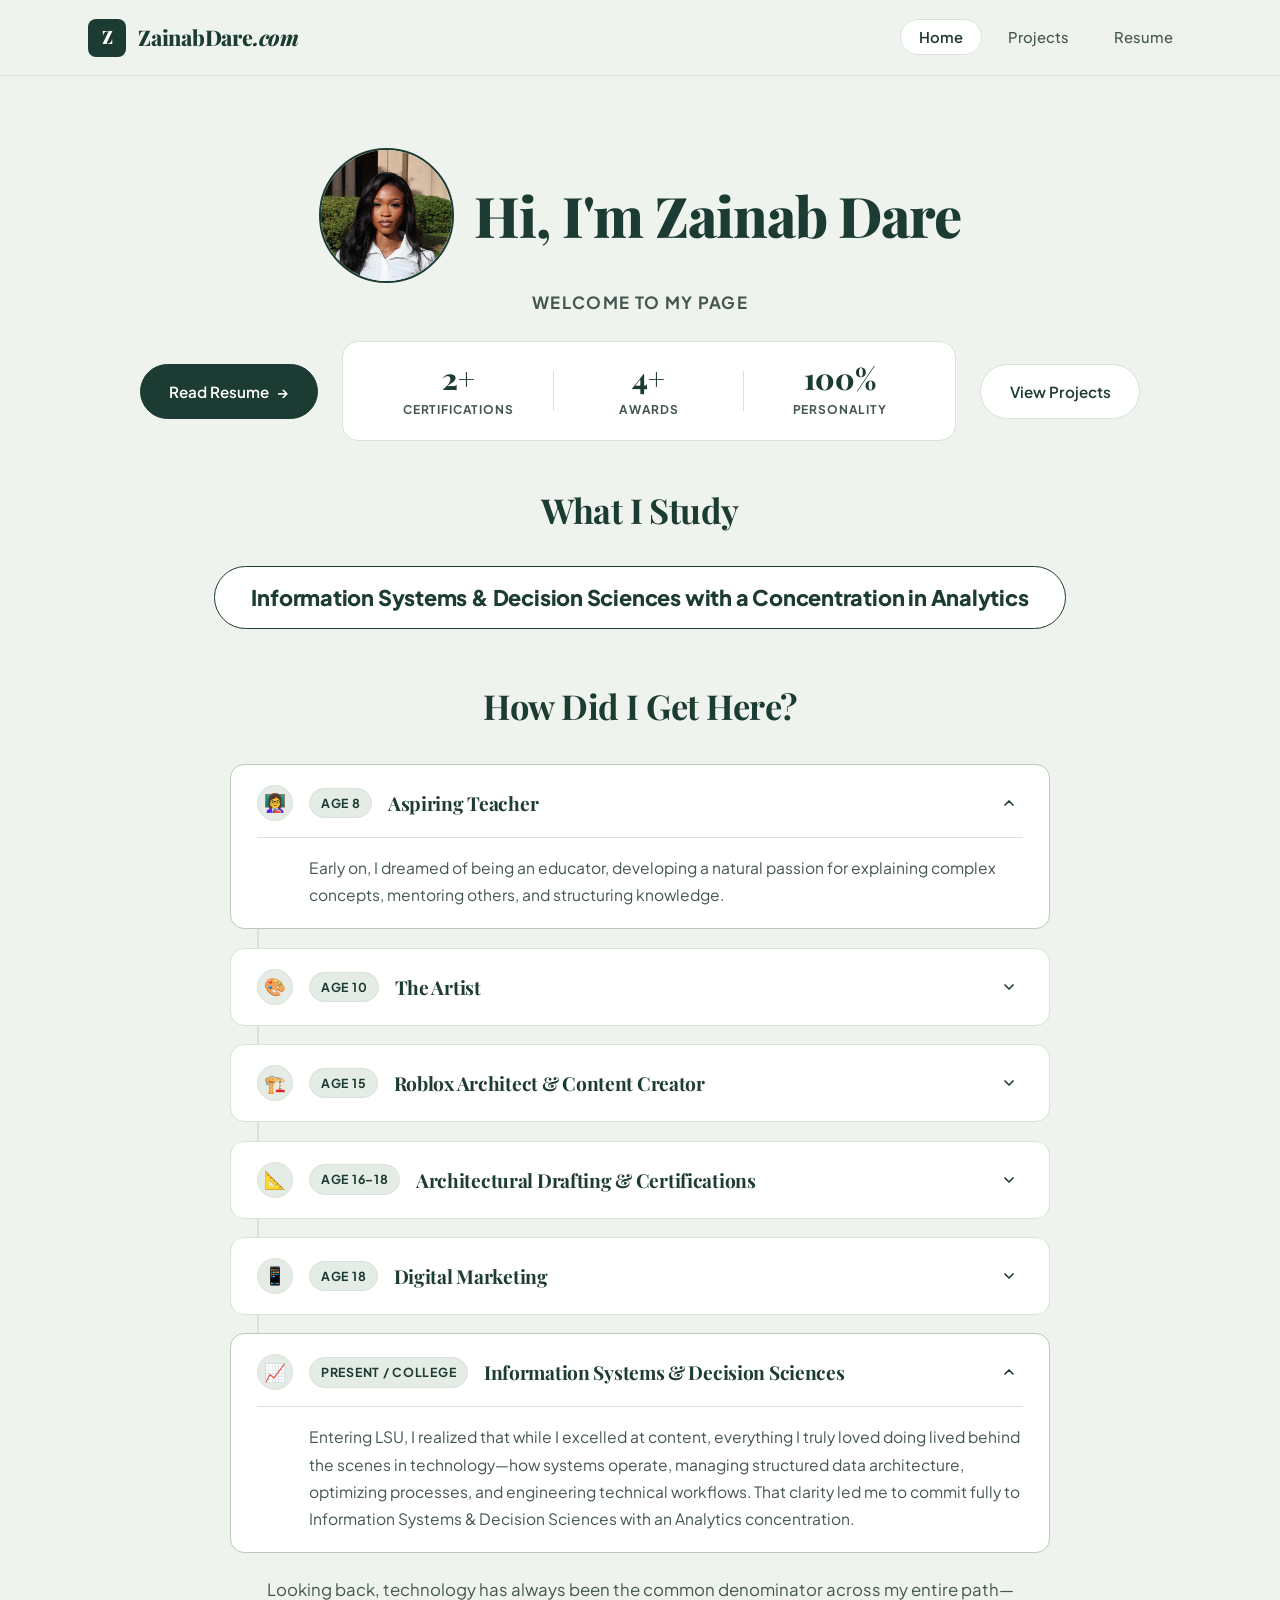
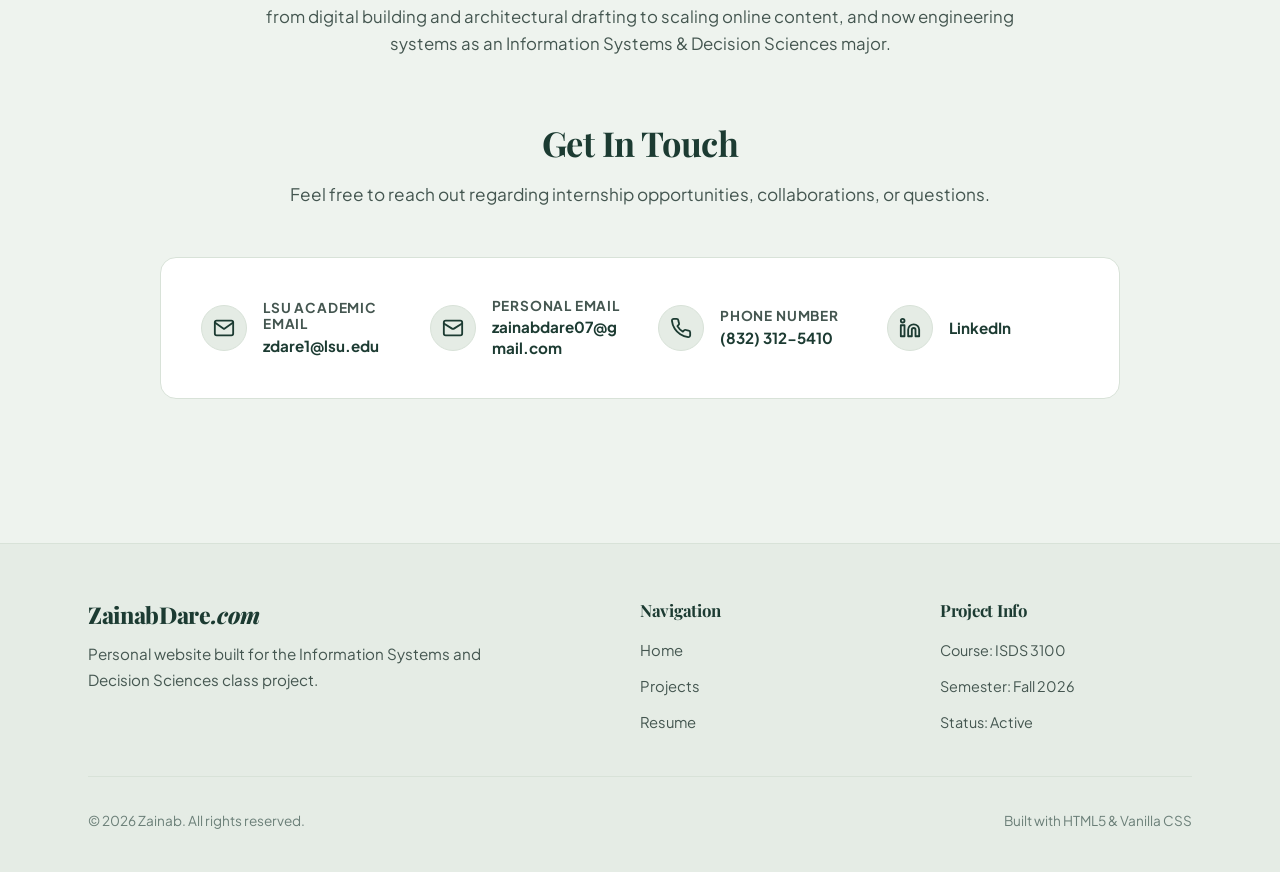
==== commit 886ef807: "Add files via upload" ====
--- a/index.html
+++ b/index.html
@@ -31,7 +31,16 @@
         <span>ZainabDare<span class="gradient-text">.com</span></span>
       </a>
 
-      <nav class="main-nav" aria-label="Primary Navigation">
+      <!-- Mobile Hamburger Button -->
+      <button type="button" class="menu-toggle" id="menu-toggle" aria-label="Open menu" aria-expanded="false"
+        aria-controls="primary-nav">
+        <span class="hamburger-line"></span>
+        <span class="hamburger-line"></span>
+        <span class="hamburger-line"></span>
+      </button>
+
+      <!-- Primary Navigation -->
+      <nav class="main-nav" id="primary-nav" aria-label="Primary Navigation">
         <ul class="nav-links">
           <li><a href="index.html" class="active" aria-current="page" id="nav-home">Home</a></li>
           <li><a href="project.html" id="nav-projects">Projects</a></li>
@@ -72,7 +81,7 @@
                   <div class="stat-label">CERTIFICATIONS</div>
                 </div>
                 <div class="profile-stat-item">
-                  <div class="stat-number">7+</div>
+                  <div class="stat-number">4+</div>
                   <div class="stat-label">AWARDS</div>
                 </div>
                 <div class="profile-stat-item">
@@ -378,6 +387,9 @@
       </div>
     </div>
   </footer>
+
+  <!-- Mobile Navigation Script -->
+  <script src="script.js"></script>
 </body>
 
 </html>
--- a/styles.css
+++ b/styles.css
@@ -8,25 +8,35 @@
 
 :root {
   /* Color Palette - Flat Modern Editorial */
-  --bg-primary: #eef3ee;          /* Soft muted pale mint/sage canvas */
-  --bg-secondary: #e5ece5;        /* Soft sage tint for containers & footers */
-  --bg-surface: #ffffff;          /* Crisp flat white for cards */
+  --bg-primary: #eef3ee;
+  /* Soft muted pale mint/sage canvas */
+  --bg-secondary: #e5ece5;
+  /* Soft sage tint for containers & footers */
+  --bg-surface: #ffffff;
+  /* Crisp flat white for cards */
   --bg-surface-card: #ffffff;
   --bg-surface-hover: #f7faf7;
 
-  --border-subtle: #d8e2d8;       /* Thin, flat minimal border */
-  --border-highlight: #b8ccb8;    /* Slightly darker sage border for active states */
-
-  --text-primary: #1c3b32;        /* Deep forest/hunter green */
-  --text-secondary: #445650;      /* Muted slate-forest with relaxed tone */
-  --text-muted: #6b7f78;          /* Light slate-forest */
+  --border-subtle: #d8e2d8;
+  /* Thin, flat minimal border */
+  --border-highlight: #b8ccb8;
+  /* Slightly darker sage border for active states */
+
+  --text-primary: #1c3b32;
+  /* Deep forest/hunter green */
+  --text-secondary: #445650;
+  /* Muted slate-forest with relaxed tone */
+  --text-muted: #6b7f78;
+  /* Light slate-forest */
   --text-highlight: #1c3b32;
 
-  --accent-primary: #1c3b32;      /* Solid deep forest green */
-  --accent-primary-hover: #2a5247;/* Lighter forest green on hover */
+  --accent-primary: #1c3b32;
+  /* Solid deep forest green */
+  --accent-primary-hover: #2a5247;
+  /* Lighter forest green on hover */
   --accent-secondary: #2f594d;
   --accent-soft: #dce7dc;
-  
+
   /* Shadows & Glows - Fully Flattened */
   --shadow-none: none;
   --shadow-sm: none;
@@ -44,7 +54,8 @@
   --header-height: 76px;
   --radius-sm: 8px;
   --radius-md: 14px;
-  --radius-lg: 18px;             /* Smooth rounded corners */
+  --radius-lg: 18px;
+  /* Smooth rounded corners */
   --radius-full: 9999px;
 
   /* Transitions */
@@ -56,7 +67,9 @@
    CSS Reset & Base Rules
    ========================================================================== */
 
-*, *::before, *::after {
+*,
+*::before,
+*::after {
   box-sizing: border-box;
   margin: 0;
   padding: 0;
@@ -150,7 +163,12 @@
    Typography
    ========================================================================== */
 
-h1, h2, h3, h4, h5, h6 {
+h1,
+h2,
+h3,
+h4,
+h5,
+h6 {
   font-family: var(--font-heading);
   color: var(--text-primary);
   line-height: 1.25;
@@ -317,6 +335,54 @@
   font-weight: 600;
 }
 
+/* Mobile Navigation Hamburger Toggle (Hidden on Desktop) */
+.menu-toggle {
+  display: none;
+  flex-direction: column;
+  justify-content: center;
+  align-items: center;
+  gap: 5px;
+  width: 44px;
+  height: 44px;
+  padding: 0;
+  background-color: transparent;
+  border: 1px solid var(--border-subtle);
+  border-radius: var(--radius-sm);
+  cursor: pointer;
+  box-shadow: none;
+  transition: background-color var(--transition-fast), border-color var(--transition-fast);
+  z-index: 101;
+}
+
+.menu-toggle:hover,
+.menu-toggle:focus-visible {
+  background-color: var(--bg-secondary);
+}
+
+.menu-toggle .hamburger-line {
+  display: block;
+  width: 20px;
+  height: 2px;
+  background-color: var(--text-primary);
+  border-radius: 2px;
+  transition: transform 0.25s ease-in-out, opacity 0.25s ease-in-out;
+  transform-origin: center;
+}
+
+/* Hamburger to 'X' animation */
+.menu-toggle.is-active .hamburger-line:nth-child(1) {
+  transform: translateY(7px) rotate(45deg);
+}
+
+.menu-toggle.is-active .hamburger-line:nth-child(2) {
+  opacity: 0;
+  transform: scaleX(0);
+}
+
+.menu-toggle.is-active .hamburger-line:nth-child(3) {
+  transform: translateY(-7px) rotate(-45deg);
+}
+
 /* ==========================================================================
    Buttons & Badges (Flat Editorial)
    ========================================================================== */
@@ -440,11 +506,15 @@
 .hero-headshot {
   width: 135px;
   height: 135px;
-  border-radius: 50%; /* perfect circle */
-  object-fit: cover; /* prevents image stretching */
+  border-radius: 50%;
+  /* perfect circle */
+  object-fit: cover;
+  /* prevents image stretching */
   display: block;
-  border: 2.5px solid #1c3b32; /* crisp forest-green outline */
-  box-shadow: none; /* keep completely flat */
+  border: 2.5px solid #1c3b32;
+  /* crisp forest-green outline */
+  box-shadow: none;
+  /* keep completely flat */
   margin-right: 20px;
   flex-shrink: 0;
 }
@@ -1482,6 +1552,97 @@
 }
 
 @media (max-width: 768px) {
+  .site-header {
+    height: var(--header-height);
+  }
+
+  .header-container {
+    padding: 0 1rem;
+    position: relative;
+  }
+
+  .brand-logo {
+    white-space: nowrap;
+    gap: 0.6rem;
+    font-size: 1.25rem;
+    flex-shrink: 0;
+  }
+
+  .brand-avatar {
+    width: 36px;
+    height: 36px;
+    font-size: 1.05rem;
+    flex-shrink: 0;
+  }
+
+  /* Show hamburger button at 768px and below */
+  .menu-toggle {
+    display: flex;
+    flex-shrink: 0;
+  }
+
+  /* Dropdown panel below header */
+  .main-nav {
+    display: none;
+    position: absolute;
+    top: calc(var(--header-height) + 8px);
+    left: 1rem;
+    right: 1rem;
+    background-color: #ffffff;
+    border: 1px solid #d8e2d8;
+    border-radius: var(--radius-md);
+    padding: 0.75rem;
+    box-shadow: none;
+    z-index: 999;
+  }
+
+  .main-nav.is-open {
+    display: block;
+    animation: menuFadeIn 0.2s cubic-bezier(0.16, 1, 0.3, 1);
+  }
+
+  .nav-links {
+    display: flex;
+    flex-direction: column;
+    align-items: stretch;
+    gap: 0.4rem;
+    width: 100%;
+    padding: 0;
+    margin: 0;
+  }
+
+  .nav-links li {
+    width: 100%;
+  }
+
+  .nav-links a {
+    display: flex;
+    align-items: center;
+    width: 100%;
+    padding: 0.85rem 1.25rem;
+    font-size: 1.05rem;
+    font-weight: 500;
+    color: #1c3b32;
+    border-radius: var(--radius-sm);
+    border: 1px solid transparent;
+    box-sizing: border-box;
+    min-height: 48px;
+    transition: background-color var(--transition-fast), color var(--transition-fast), border-color var(--transition-fast);
+  }
+
+  .nav-links a:hover,
+  .nav-links a:focus-visible {
+    background-color: var(--bg-secondary);
+    color: #1c3b32;
+  }
+
+  .nav-links a.active {
+    background-color: #eef3ee;
+    border: 1px solid #d8e2d8;
+    color: #1c3b32;
+    font-weight: 700;
+  }
+
   .hero-greeting-container {
     flex-direction: column;
     text-align: center;
@@ -1523,6 +1684,7 @@
 }
 
 @media (max-width: 640px) {
+
   .hero-title,
   .hero-editorial-title {
     font-size: 2.5rem;
@@ -1563,11 +1725,6 @@
 
   .journey-body {
     padding-left: 0;
-  }
-
-  .nav-links a {
-    padding: 0.4rem 0.75rem;
-    font-size: 0.85rem;
   }
 
   .study-highlight-card,
@@ -1608,3 +1765,42 @@
     padding: 24px 20px;
   }
 }
+
+@media (max-width: 375px) {
+  .header-container {
+    padding: 0 0.75rem;
+  }
+
+  .brand-logo {
+    font-size: 1.125rem;
+    gap: 0.5rem;
+  }
+
+  .brand-avatar {
+    width: 32px;
+    height: 32px;
+    font-size: 0.95rem;
+  }
+
+  .menu-toggle {
+    width: 40px;
+    height: 40px;
+  }
+
+  .main-nav {
+    left: 0.75rem;
+    right: 0.75rem;
+  }
+}
+
+@keyframes menuFadeIn {
+  from {
+    opacity: 0;
+    transform: translateY(-6px);
+  }
+
+  to {
+    opacity: 1;
+    transform: translateY(0);
+  }
+}
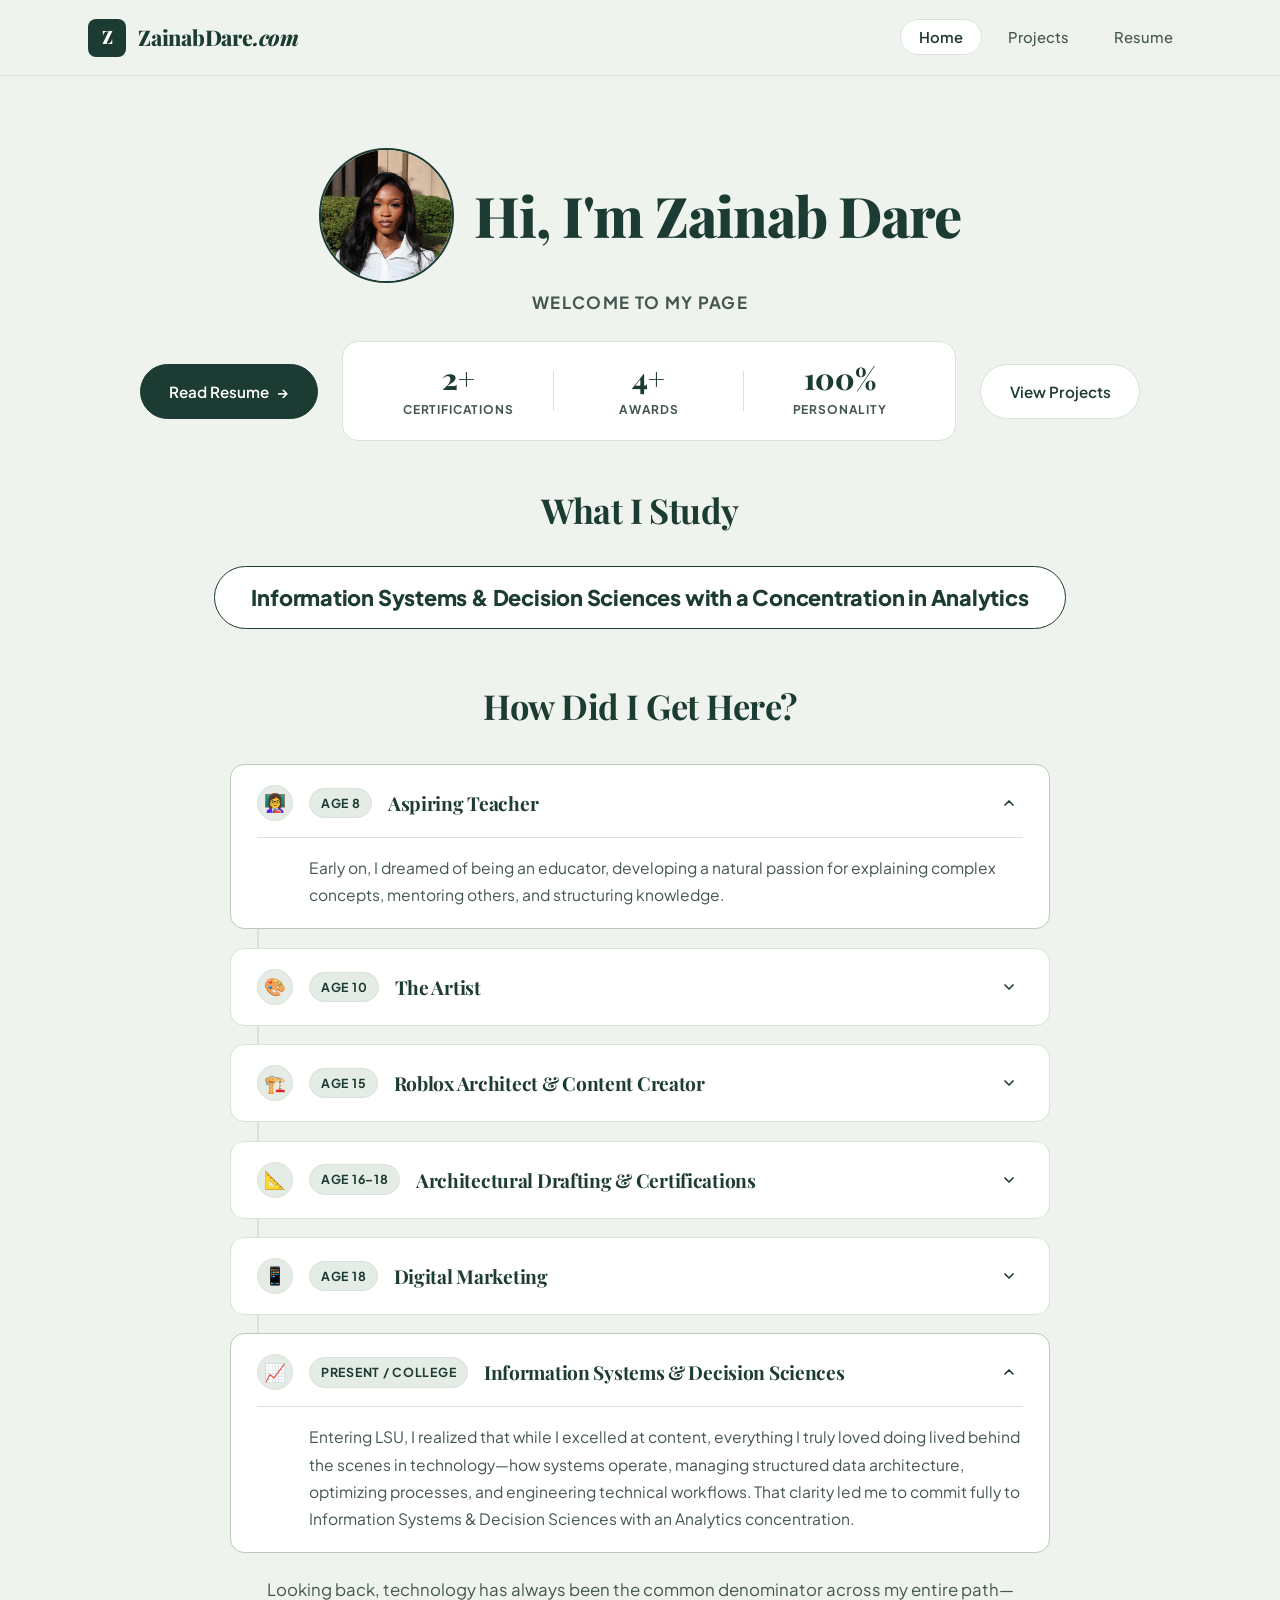
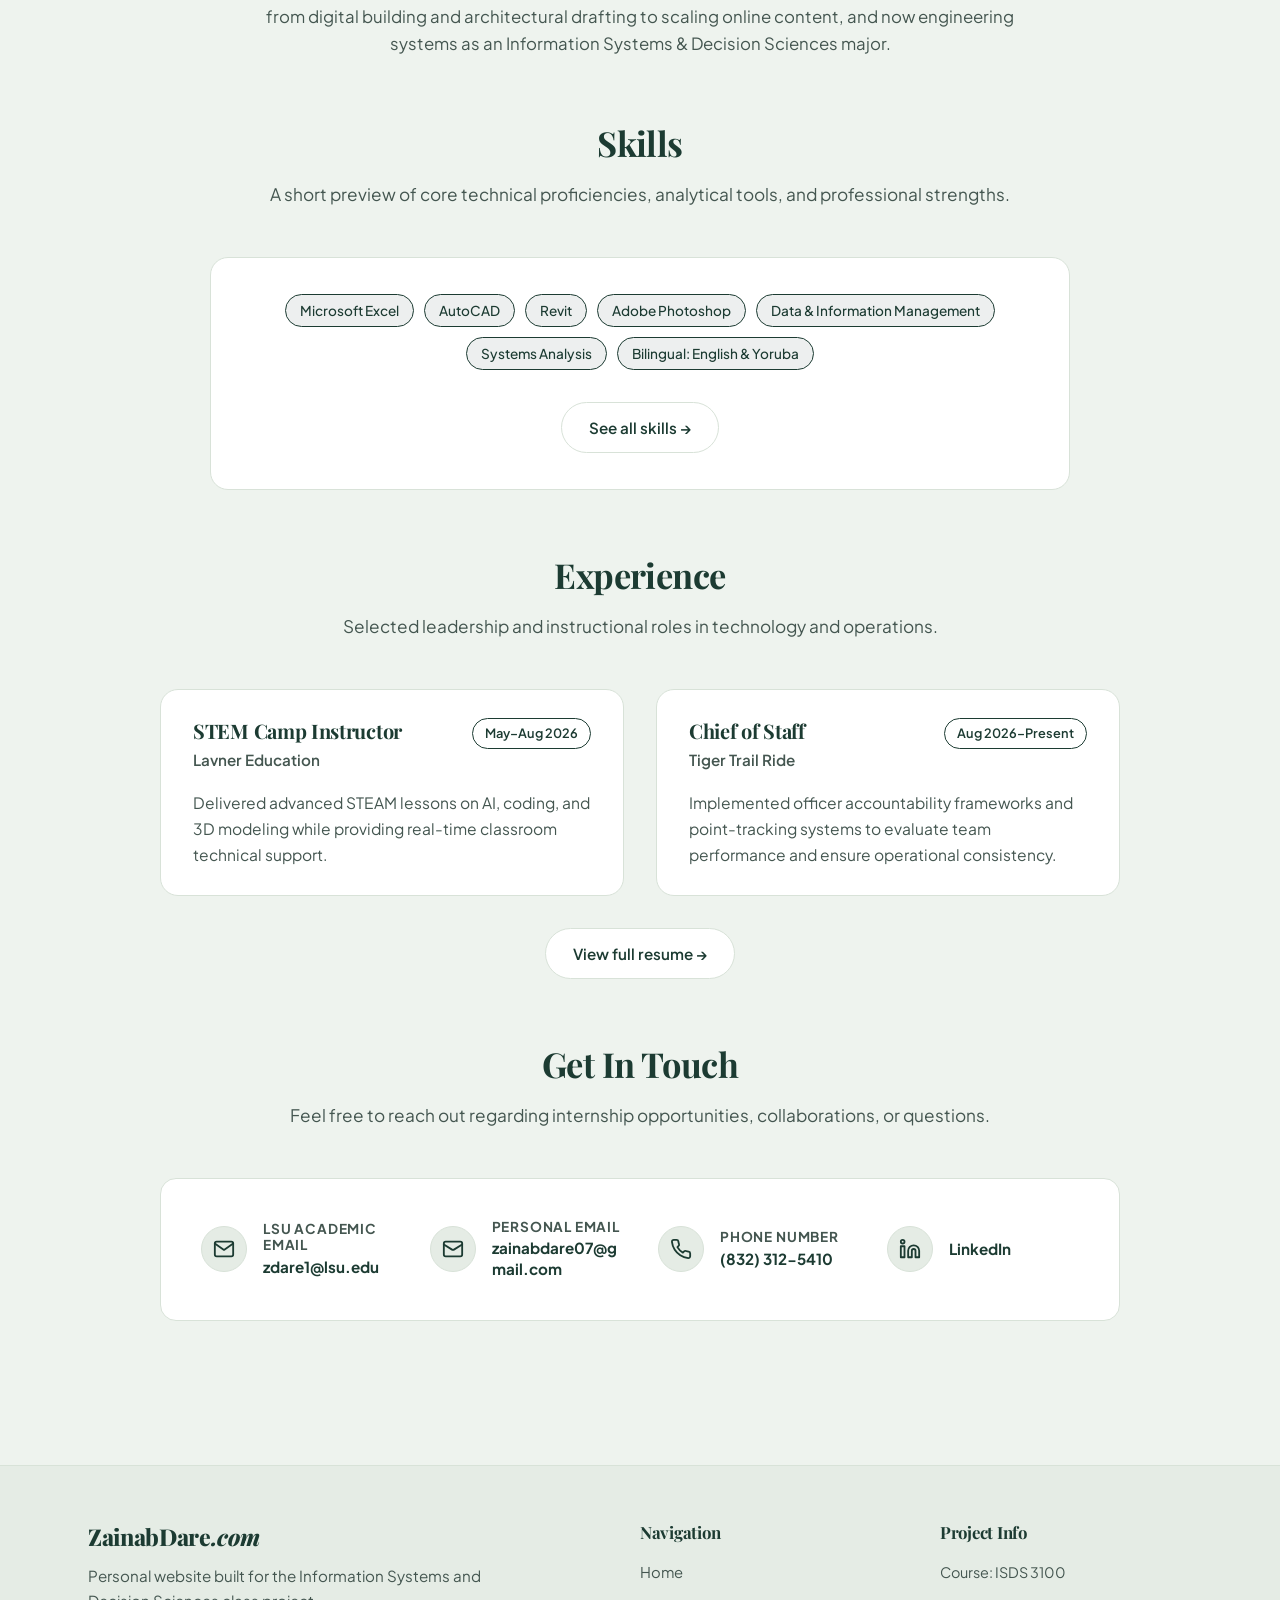
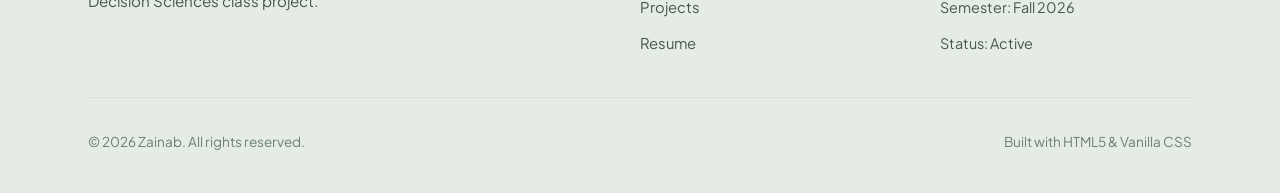
==== commit b7483191: "Add files via upload" ====
--- a/index.html
+++ b/index.html
@@ -7,6 +7,9 @@
   <meta name="description"
     content="Personal portfolio and academic website of Zainab, an Information Systems student showcasing coursework, projects, and skills.">
   <title>Zainab | Personal Website & Academic Portfolio</title>
+
+  <!-- Favicon -->
+  <link rel="icon" type="image/svg+xml" href="favicon.svg">
 
   <!-- Google Fonts Preconnect & Stylesheet -->
   <link rel="preconnect" href="https://fonts.googleapis.com">
@@ -54,8 +57,8 @@
   <main id="main-content">
     <div class="container">
 
-      <!-- Hero Section (Single Column Layout) -->
-      <section class="hero-section" aria-labelledby="hero-title">
+      <!-- Hero / Profile Section -->
+      <section id="profile" class="hero-section" aria-labelledby="hero-title">
         <div class="hero-content">
           <div class="hero-greeting-container">
             <img src="headshot.jpg" alt="Zainab Dare" class="hero-headshot">
@@ -267,6 +270,82 @@
             building and architectural drafting to scaling online content, and now engineering systems as an
             Information Systems &amp; Decision Sciences major.
           </p>
+        </div>
+      </section>
+
+      <!-- Skills Hub Section -->
+      <section id="skills" class="section-spacing" aria-labelledby="skills-title">
+        <div class="section-header">
+          <h2 id="skills-title">Skills</h2>
+          <p class="section-subtitle">
+            A short preview of core technical proficiencies, analytical tools, and professional strengths.
+          </p>
+        </div>
+
+        <div class="skills-hub-card">
+          <div class="skills-hub-tags" aria-label="Skills highlights">
+            <span class="tag-pill">Microsoft Excel</span>
+            <span class="tag-pill">AutoCAD</span>
+            <span class="tag-pill">Revit</span>
+            <span class="tag-pill">Adobe Photoshop</span>
+            <span class="tag-pill">Data &amp; Information Management</span>
+            <span class="tag-pill">Systems Analysis</span>
+            <span class="tag-pill">Bilingual: English &amp; Yoruba</span>
+          </div>
+
+          <div class="section-cta-wrap">
+            <a href="resume.html#section-skills" class="btn btn-secondary btn-pill" id="link-all-skills">See all skills
+              &rarr;</a>
+          </div>
+        </div>
+      </section>
+
+      <!-- Experience Hub Section -->
+      <section id="experience" class="section-spacing" aria-labelledby="experience-title">
+        <div class="section-header">
+          <h2 id="experience-title">Experience</h2>
+          <p class="section-subtitle">
+            Selected leadership and instructional roles in technology and operations.
+          </p>
+        </div>
+
+        <div class="grid-2 experience-hub-grid">
+          <!-- Card 1: STEM Camp Instructor -->
+          <article class="experience-card" aria-label="STEM Camp Instructor — Lavner Education (May–Aug 2026)"
+            title="STEM Camp Instructor — Lavner Education (May–Aug 2026)">
+            <div class="experience-card-header">
+              <div class="experience-card-heading">
+                <h3 class="experience-card-role">STEM Camp Instructor</h3>
+                <div class="experience-card-company">Lavner Education</div>
+              </div>
+              <span class="pill-tag highlight">May–Aug 2026</span>
+            </div>
+            <p class="experience-card-summary">
+              Delivered advanced STEAM lessons on AI, coding, and 3D modeling while providing real-time classroom
+              technical support.
+            </p>
+          </article>
+
+          <!-- Card 2: Chief of Staff -->
+          <article class="experience-card" aria-label="Chief of Staff — Tiger Trail Ride (Aug 2026–Present)"
+            title="Chief of Staff — Tiger Trail Ride (Aug 2026–Present)">
+            <div class="experience-card-header">
+              <div class="experience-card-heading">
+                <h3 class="experience-card-role">Chief of Staff</h3>
+                <div class="experience-card-company">Tiger Trail Ride</div>
+              </div>
+              <span class="pill-tag highlight">Aug 2026–Present</span>
+            </div>
+            <p class="experience-card-summary">
+              Implemented officer accountability frameworks and point-tracking systems to evaluate team performance and
+              ensure operational consistency.
+            </p>
+          </article>
+        </div>
+
+        <div class="section-cta-wrap">
+          <a href="resume.html#section-experience" class="btn btn-secondary btn-pill" id="link-full-resume">View full
+            resume &rarr;</a>
         </div>
       </section>
 
--- a/styles.css
+++ b/styles.css
@@ -1358,6 +1358,103 @@
 }
 
 /* ==========================================================================
+   Hub Sections Preview: Skills & Experience (index.html)
+   ========================================================================== */
+
+.skills-hub-card {
+  max-width: 860px;
+  margin: 0 auto;
+  text-align: center;
+  padding: 2.25rem 2rem;
+  background-color: #ffffff;
+  border: 1px solid var(--border-subtle);
+  border-radius: var(--radius-lg);
+  box-shadow: none;
+  transition: border-color var(--transition-fast);
+}
+
+.skills-hub-card:hover {
+  border-color: var(--border-highlight);
+}
+
+.skills-hub-tags {
+  display: flex;
+  flex-wrap: wrap;
+  justify-content: center;
+  align-items: center;
+  gap: 10px;
+  margin-bottom: 2rem;
+}
+
+.experience-hub-grid {
+  max-width: 960px;
+  margin: 0 auto;
+}
+
+.experience-card {
+  display: flex;
+  flex-direction: column;
+  justify-content: space-between;
+  padding: 1.75rem 2rem;
+  height: 100%;
+  background: #ffffff;
+  border: 1px solid var(--border-subtle);
+  border-radius: var(--radius-lg);
+  box-shadow: none;
+  transition: border-color var(--transition-fast);
+}
+
+.experience-card:hover {
+  border-color: var(--border-highlight);
+}
+
+.experience-card-header {
+  display: flex;
+  justify-content: space-between;
+  align-items: flex-start;
+  flex-wrap: wrap;
+  gap: 0.85rem;
+  margin-bottom: 1.15rem;
+}
+
+.experience-card-heading {
+  display: flex;
+  flex-direction: column;
+  gap: 0.25rem;
+  flex: 1;
+  min-width: 180px;
+}
+
+.experience-card-role {
+  font-family: var(--font-heading);
+  font-size: 1.25rem;
+  font-weight: 700;
+  color: var(--text-primary);
+  margin-bottom: 0;
+  line-height: 1.25;
+}
+
+.experience-card-company {
+  font-family: var(--font-body);
+  font-size: 0.95rem;
+  font-weight: 600;
+  color: var(--text-secondary);
+}
+
+.experience-card-summary {
+  font-family: var(--font-body);
+  font-size: 0.975rem;
+  line-height: 1.65;
+  color: var(--text-secondary);
+  margin: 0;
+}
+
+.section-cta-wrap {
+  text-align: center;
+  margin-top: 2rem;
+}
+
+/* ==========================================================================
    Contact Section (Flat Editorial Theme)
    ========================================================================== */
 
@@ -1719,8 +1816,45 @@
     left: 20px;
   }
 
+  .journey-header {
+    gap: 0.75rem;
+  }
+
   .journey-header-left {
-    gap: 0.65rem;
+    display: grid;
+    grid-template-columns: auto 1fr;
+    grid-template-rows: auto auto;
+    column-gap: 0.85rem;
+    row-gap: 0.3rem;
+    align-items: center;
+    flex: 1;
+    min-width: 0;
+  }
+
+  .journey-icon {
+    grid-column: 1;
+    grid-row: 1 / 3;
+    align-self: center;
+  }
+
+  .journey-step-badge {
+    grid-column: 2;
+    grid-row: 1;
+    justify-self: start;
+    white-space: nowrap;
+    width: fit-content;
+  }
+
+  .journey-title {
+    grid-column: 2;
+    grid-row: 2;
+    font-size: 1.15rem;
+    line-height: 1.3;
+  }
+
+  .journey-chevron {
+    flex-shrink: 0;
+    align-self: center;
   }
 
   .journey-body {
@@ -1743,6 +1877,41 @@
     padding: 0;
     margin: 20px auto 36px auto;
   }
+
+  .project-meta {
+    flex-direction: column;
+    align-items: flex-start;
+    gap: 0.4rem;
+  }
+
+  .project-meta .badge {
+    white-space: nowrap;
+  }
+
+  .skills-hub-card {
+    padding: 22px 16px;
+  }
+
+  .skills-hub-tags {
+    gap: 8px;
+    margin-bottom: 1.5rem;
+  }
+
+  .experience-hub-grid {
+    gap: 1.25rem;
+  }
+
+  .experience-card {
+    padding: 20px 18px;
+  }
+
+  .experience-card-header {
+    margin-bottom: 0.85rem;
+  }
+
+  .experience-card-role {
+    font-size: 1.15rem;
+  }
 }
 
 @media (max-width: 600px) {
